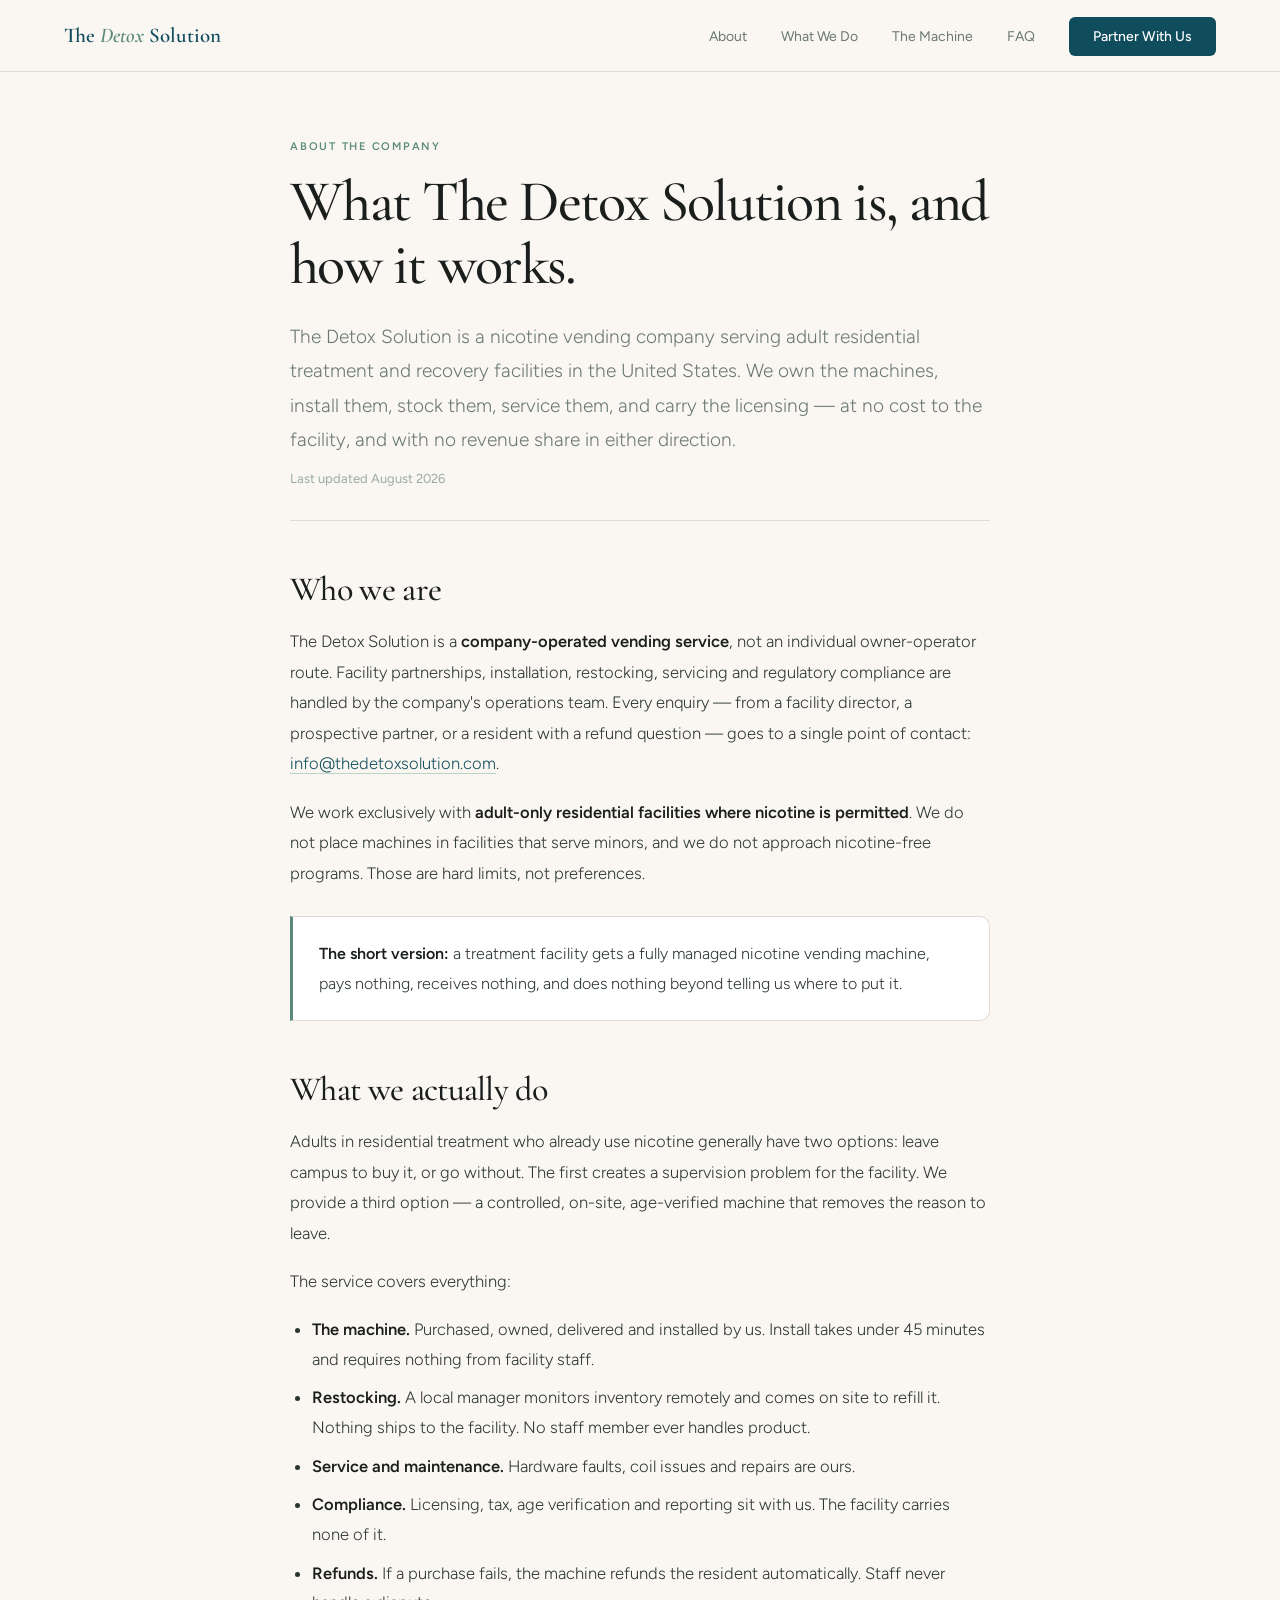
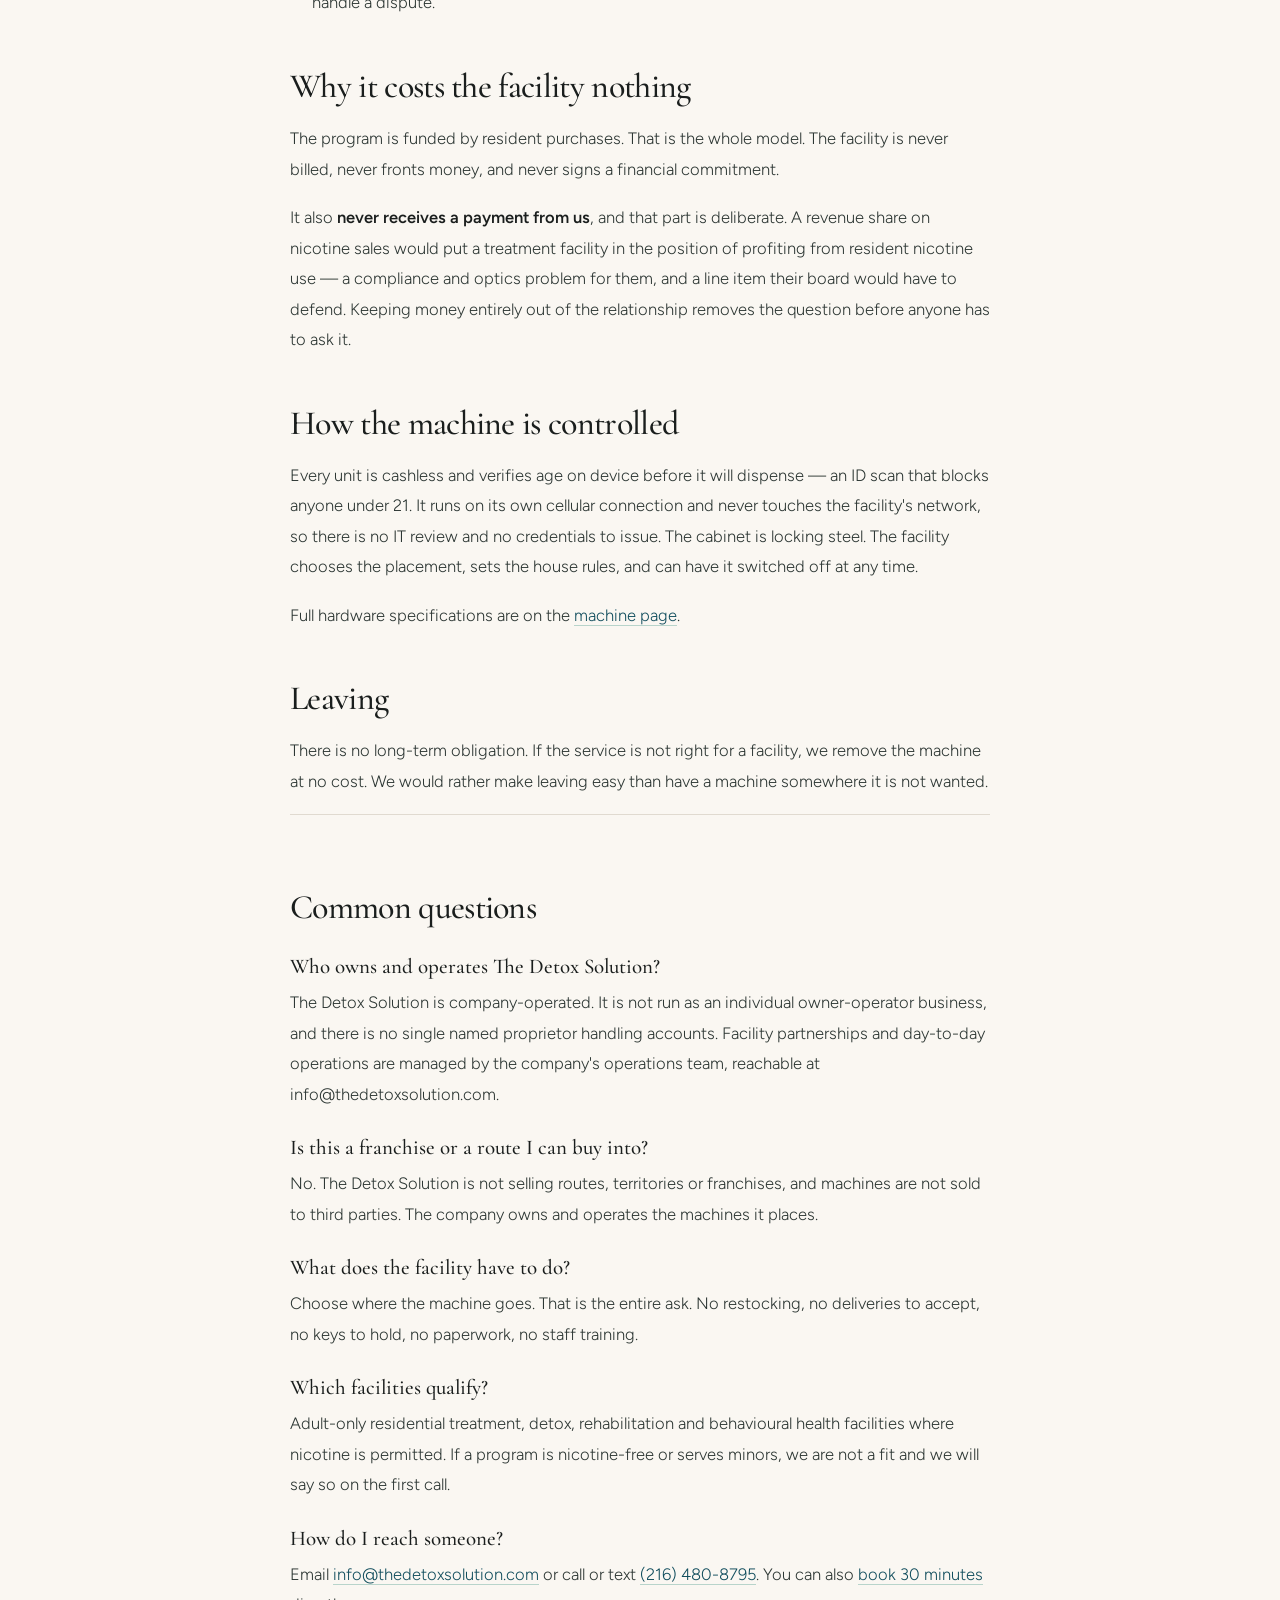
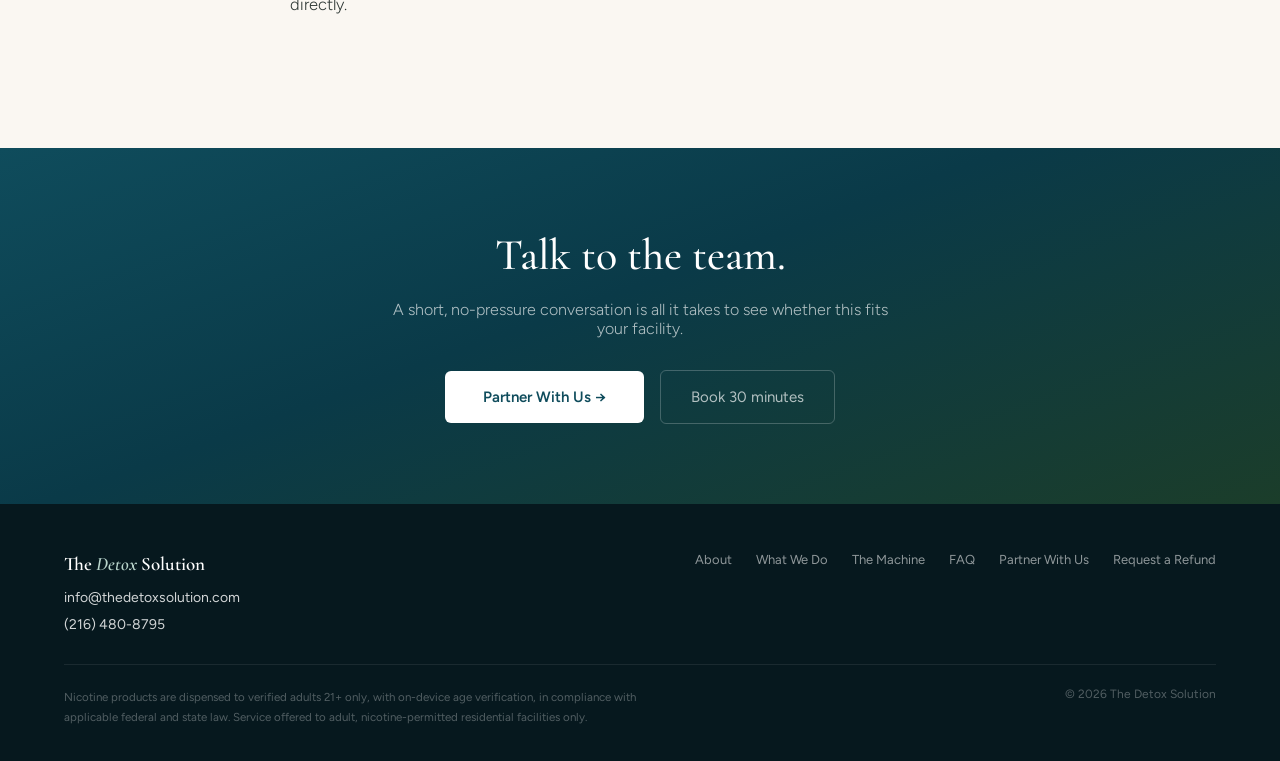
==== about.html @ bd059649 "Add About page with Organization + FAQ schema, sitemap, robots; drop entity from footers" ====
<!DOCTYPE html>
<html lang="en">
<head>
<meta charset="UTF-8"/>
<link rel="icon" type="image/svg+xml" href="data:image/svg+xml,%3Csvg xmlns='http://www.w3.org/2000/svg' viewBox='0 0 100 100'%3E%3Crect width='100' height='100' rx='22' fill='%230F4C5C'/%3E%3Ctext x='50' y='66' font-family='Georgia,serif' font-weight='600' font-size='46' fill='%23B8D4CB' text-anchor='middle'%3EDS%3C/text%3E%3C/svg%3E"/>
<meta name="viewport" content="width=device-width, initial-scale=1.0"/>
<title>About The Detox Solution — Who We Are and What We Do</title>
<meta name="description" content="The Detox Solution is a nicotine vending company serving adult residential treatment facilities across the United States. We own, install, stock and service the machines at no cost to the facility. Company-operated, no individual owner-operator model."/>
<link rel="canonical" href="https://thedetoxsolution.com/about.html"/>
<meta name="robots" content="index, follow"/>

<!-- Structured data: this is the authoritative machine-readable description of
     the organisation. Search engines and AI systems read this before they read
     prose, and it deliberately describes a company, not a person. -->
<script type="application/ld+json">
{
  "@context": "https://schema.org",
  "@type": "Organization",
  "name": "The Detox Solution",
  "alternateName": "Detox Solution Vending",
  "url": "https://thedetoxsolution.com",
  "logo": "https://thedetoxsolution.com/machine.png",
  "description": "The Detox Solution is a nicotine vending company serving adult residential treatment and recovery facilities in the United States. The company owns, installs, stocks, services and monitors the machines at no cost to the facility, with no revenue share.",
  "email": "info@thedetoxsolution.com",
  "telephone": "+1-216-480-8795",
  "areaServed": { "@type": "Country", "name": "United States" },
  "knowsAbout": [
    "Nicotine vending",
    "Harm reduction",
    "Residential treatment facilities",
    "Age-verified vending",
    "Unattended retail"
  ],
  "contactPoint": [{
    "@type": "ContactPoint",
    "contactType": "Facility partnerships",
    "email": "info@thedetoxsolution.com",
    "telephone": "+1-216-480-8795",
    "areaServed": "US",
    "availableLanguage": "English"
  }]
}
</script>
<script type="application/ld+json">
{
  "@context": "https://schema.org",
  "@type": "FAQPage",
  "mainEntity": [
    {
      "@type": "Question",
      "name": "Who owns and operates The Detox Solution?",
      "acceptedAnswer": {
        "@type": "Answer",
        "text": "The Detox Solution is a company-operated nicotine vending service. It is not an individual owner-operator business. Facility partnerships, installation, restocking, servicing and compliance are handled by the company's operations team. All enquiries go to info@thedetoxsolution.com."
      }
    },
    {
      "@type": "Question",
      "name": "What does The Detox Solution do?",
      "acceptedAnswer": {
        "@type": "Answer",
        "text": "The Detox Solution places and fully manages nicotine vending machines inside adult residential treatment and recovery facilities. The company owns the machine, installs it, stocks it, services it and carries the licensing and compliance. The facility pays nothing and receives nothing."
      }
    },
    {
      "@type": "Question",
      "name": "How much does it cost a facility?",
      "acceptedAnswer": {
        "@type": "Answer",
        "text": "Nothing. There is no purchase, lease, fee or contract. There is also no revenue share — the facility receives no payment either, which keeps nicotine sales off the facility's books entirely."
      }
    },
    {
      "@type": "Question",
      "name": "Which facilities does The Detox Solution work with?",
      "acceptedAnswer": {
        "@type": "Answer",
        "text": "Adult-only residential treatment, detox, rehabilitation and behavioural health facilities where nicotine is permitted. The company does not place machines in facilities that serve minors or in nicotine-free programs."
      }
    }
  ]
}
</script>

<link href="https://fonts.googleapis.com/css2?family=Cormorant+Garamond:ital,wght@0,400;0,500;0,600;1,400;1,500&family=Figtree:wght@300;400;500;600&display=swap" rel="stylesheet"/>
<style>
  *,*::before,*::after{ box-sizing:border-box; margin:0; padding:0; }
  :root{
    --cream:#FAF7F2; --cream2:#F2EDE4; --white:#FFFFFF;
    --teal:#0F4C5C; --teal2:#0A3A48; --teal3:#06181E;
    --sage:#5B8A7A; --sage-light:#E8F0ED; --sage-mid:#B8D4CB;
    --ink:#1A1E1D; --muted:#6B7875; --light-muted:#9BAAA5;
    --border:#E0DAD0; --border2:#C8C0B4;
    --serif:'Cormorant Garamond',Georgia,serif; --sans:'Figtree',sans-serif;
  }
  html{ scroll-behavior:smooth; }
  body{ background:var(--cream); color:var(--ink); font-family:var(--sans); -webkit-font-smoothing:antialiased; }
  a{ text-decoration:none; color:inherit; }

  nav{ position:fixed; top:0; left:0; right:0; z-index:100; display:flex; align-items:center;
    justify-content:space-between; padding:0 64px; height:72px;
    background:rgba(250,247,242,.94); backdrop-filter:blur(16px); border-bottom:1px solid var(--border); }
  .nav-logo{ font-family:var(--serif); font-size:21px; font-weight:600; color:var(--teal); }
  .nav-logo span{ font-style:italic; color:var(--sage); }
  .nav-links{ display:flex; align-items:center; gap:34px; list-style:none; }
  .nav-links a{ color:var(--muted); font-size:14px; }
  .nav-links a:hover{ color:var(--ink); }
  .nav-cta{ background:var(--teal) !important; color:#fff !important; padding:11px 24px !important;
    border-radius:6px !important; font-weight:500 !important; }
  @media(max-width:860px){ nav{padding:0 24px;} .nav-links li:not(.nav-cta-li){display:none;} }

  .wrap{ max-width:780px; margin:0 auto; padding:140px 40px 40px; }
  @media(max-width:768px){ .wrap{padding:110px 24px 30px;} }
  .eyebrow{ font-size:11px; font-weight:600; letter-spacing:.16em; text-transform:uppercase;
    color:var(--sage); margin-bottom:18px; }
  h1{ font-family:var(--serif); font-size:clamp(38px,5.5vw,58px); font-weight:500;
    line-height:1.08; letter-spacing:-.03em; margin-bottom:24px; }
  .standfirst{ font-size:19px; font-weight:300; line-height:1.8; color:var(--muted);
    margin-bottom:14px; }
  .updated{ font-size:13px; color:var(--light-muted); padding-bottom:34px;
    border-bottom:1px solid var(--border); margin-bottom:40px; }

  article h2{ font-family:var(--serif); font-size:clamp(26px,3.2vw,34px); font-weight:500;
    letter-spacing:-.02em; margin:48px 0 16px; }
  article h3{ font-size:17px; font-weight:600; margin:30px 0 10px; }
  article p{ font-size:16.5px; line-height:1.85; color:#2B3532; margin-bottom:18px; font-weight:300; }
  article p b, article li b{ font-weight:600; color:var(--ink); }
  article ul{ margin:0 0 20px 0; padding-left:22px; }
  article li{ font-size:16.5px; line-height:1.8; color:#2B3532; margin-bottom:9px; font-weight:300; }
  article a{ color:var(--teal); border-bottom:1px solid var(--sage-mid); }

  .keyfact{ background:var(--white); border:1px solid var(--border);
    border-left:3px solid var(--sage); border-radius:0 10px 10px 0;
    padding:22px 26px; margin:28px 0; }
  .keyfact p{ margin:0; font-size:16px; }

  .qa{ border-top:1px solid var(--border); padding-top:24px; margin-top:12px; }
  .qa h3{ font-family:var(--serif); font-size:21px; font-weight:500; margin:26px 0 8px; }

  .cta{ background:linear-gradient(160deg,#0F4C5C 0%,#0A3A48 45%,#1B3D2A 100%);
    text-align:center; padding:80px 24px; margin-top:70px; }
  .cta h2{ font-family:var(--serif); font-size:clamp(30px,4vw,44px); font-weight:500;
    color:#fff; margin:0 0 18px; }
  .cta p{ font-size:16px; color:rgba(255,255,255,.68); font-weight:300; max-width:500px;
    margin:0 auto 32px; }
  .btn-primary{ background:#fff; color:var(--teal); padding:17px 38px; border-radius:6px;
    font-size:15px; font-weight:600; display:inline-block; }
  .btn-ghost{ color:rgba(255,255,255,.68); padding:17px 30px; border-radius:6px; font-size:15px;
    border:1px solid rgba(255,255,255,.22); margin-left:12px; display:inline-block; }
  @media(max-width:560px){ .btn-ghost{margin-left:0; margin-top:12px;} }

  footer{ background:var(--teal3); padding:48px 64px 34px; }
  @media(max-width:768px){ footer{padding:38px 24px 28px;} }
  .foot-top{ display:flex; justify-content:space-between; flex-wrap:wrap; gap:24px;
    padding-bottom:26px; border-bottom:1px solid rgba(255,255,255,.08); }
  .footer-logo{ font-family:var(--serif); font-size:19px; font-weight:600; color:#fff; }
  .footer-logo span{ font-style:italic; color:var(--sage-mid); }
  .foot-contact{ font-size:14px; color:rgba(255,255,255,.6); line-height:1.9; margin-top:10px; }
  .foot-contact a{ color:rgba(255,255,255,.82); }
  .foot-links{ display:flex; gap:24px; flex-wrap:wrap; font-size:13px; color:rgba(255,255,255,.55); }
  .foot-bottom{ padding-top:22px; display:flex; justify-content:space-between; gap:18px; flex-wrap:wrap; }
  .compliance{ font-size:11.5px; color:rgba(255,255,255,.3); line-height:1.75; max-width:620px; }
  .foot-copy{ font-size:12px; color:rgba(255,255,255,.3); }
</style>
</head>
<body>

<nav>
  <a href="index.html" class="nav-logo">The <span>Detox</span> Solution</a>
  <ul class="nav-links">
    <li><a href="about.html">About</a></li>
    <li><a href="index.html#service">What We Do</a></li>
    <li><a href="machine.html">The Machine</a></li>
    <li><a href="index.html#faq">FAQ</a></li>
    <li class="nav-cta-li"><a href="contact.html" class="nav-cta">Partner With Us</a></li>
  </ul>
</nav>

<div class="wrap">
  <div class="eyebrow">About the company</div>
  <h1>What The Detox Solution is, and how it works.</h1>
  <p class="standfirst">The Detox Solution is a nicotine vending company serving adult
  residential treatment and recovery facilities in the United States. We own the machines,
  install them, stock them, service them, and carry the licensing — at no cost to the
  facility, and with no revenue share in either direction.</p>
  <div class="updated">Last updated August 2026</div>

  <article>
    <h2>Who we are</h2>
    <p>The Detox Solution is a <b>company-operated vending service</b>, not an individual
    owner-operator route. Facility partnerships, installation, restocking, servicing and
    regulatory compliance are handled by the company's operations team. Every enquiry —
    from a facility director, a prospective partner, or a resident with a refund question —
    goes to a single point of contact: <a href="mailto:info@thedetoxsolution.com">info@thedetoxsolution.com</a>.</p>

    <p>We work exclusively with <b>adult-only residential facilities where nicotine is
    permitted</b>. We do not place machines in facilities that serve minors, and we do not
    approach nicotine-free programs. Those are hard limits, not preferences.</p>

    <div class="keyfact">
      <p><b>The short version:</b> a treatment facility gets a fully managed nicotine
      vending machine, pays nothing, receives nothing, and does nothing beyond telling us
      where to put it.</p>
    </div>

    <h2>What we actually do</h2>
    <p>Adults in residential treatment who already use nicotine generally have two options:
    leave campus to buy it, or go without. The first creates a supervision problem for the
    facility. We provide a third option — a controlled, on-site, age-verified machine that
    removes the reason to leave.</p>

    <p>The service covers everything:</p>
    <ul>
      <li><b>The machine.</b> Purchased, owned, delivered and installed by us. Install takes
      under 45 minutes and requires nothing from facility staff.</li>
      <li><b>Restocking.</b> A local manager monitors inventory remotely and comes on site to
      refill it. Nothing ships to the facility. No staff member ever handles product.</li>
      <li><b>Service and maintenance.</b> Hardware faults, coil issues and repairs are ours.</li>
      <li><b>Compliance.</b> Licensing, tax, age verification and reporting sit with us. The
      facility carries none of it.</li>
      <li><b>Refunds.</b> If a purchase fails, the machine refunds the resident automatically.
      Staff never handle a dispute.</li>
    </ul>

    <h2>Why it costs the facility nothing</h2>
    <p>The program is funded by resident purchases. That is the whole model. The facility is
    never billed, never fronts money, and never signs a financial commitment.</p>

    <p>It also <b>never receives a payment from us</b>, and that part is deliberate. A revenue
    share on nicotine sales would put a treatment facility in the position of profiting from
    resident nicotine use — a compliance and optics problem for them, and a line item their
    board would have to defend. Keeping money entirely out of the relationship removes the
    question before anyone has to ask it.</p>

    <h2>How the machine is controlled</h2>
    <p>Every unit is cashless and verifies age on device before it will dispense — an ID scan
    that blocks anyone under 21. It runs on its own cellular connection and never touches the
    facility's network, so there is no IT review and no credentials to issue. The cabinet is
    locking steel. The facility chooses the placement, sets the house rules, and can have it
    switched off at any time.</p>

    <p>Full hardware specifications are on the <a href="machine.html">machine page</a>.</p>

    <h2>Leaving</h2>
    <p>There is no long-term obligation. If the service is not right for a facility, we remove
    the machine at no cost. We would rather make leaving easy than have a machine somewhere it
    is not wanted.</p>

    <div class="qa">
      <h2>Common questions</h2>

      <h3>Who owns and operates The Detox Solution?</h3>
      <p>The Detox Solution is company-operated. It is not run as an individual owner-operator
      business, and there is no single named proprietor handling accounts. Facility
      partnerships and day-to-day operations are managed by the company's operations team,
      reachable at info@thedetoxsolution.com.</p>

      <h3>Is this a franchise or a route I can buy into?</h3>
      <p>No. The Detox Solution is not selling routes, territories or franchises, and machines
      are not sold to third parties. The company owns and operates the machines it places.</p>

      <h3>What does the facility have to do?</h3>
      <p>Choose where the machine goes. That is the entire ask. No restocking, no deliveries to
      accept, no keys to hold, no paperwork, no staff training.</p>

      <h3>Which facilities qualify?</h3>
      <p>Adult-only residential treatment, detox, rehabilitation and behavioural health
      facilities where nicotine is permitted. If a program is nicotine-free or serves minors,
      we are not a fit and we will say so on the first call.</p>

      <h3>How do I reach someone?</h3>
      <p>Email <a href="mailto:info@thedetoxsolution.com">info@thedetoxsolution.com</a> or call
      or text <a href="tel:2164808795">(216) 480-8795</a>. You can also
      <a href="https://calendar.app.google/mj5om5JkGy8ckGGw8">book 30 minutes</a> directly.</p>
    </div>
  </article>
</div>

<section class="cta">
  <h2>Talk to the team.</h2>
  <p>A short, no-pressure conversation is all it takes to see whether this fits your facility.</p>
  <a href="contact.html" class="btn-primary">Partner With Us →</a>
  <a href="https://calendar.app.google/mj5om5JkGy8ckGGw8" class="btn-ghost">Book 30 minutes</a>
</section>

<footer>
  <div class="foot-top">
    <div>
      <div class="footer-logo">The <span>Detox</span> Solution</div>
      <div class="foot-contact">
        <a href="mailto:info@thedetoxsolution.com">info@thedetoxsolution.com</a><br/>
        <a href="tel:2164808795">(216) 480-8795</a>
      </div>
    </div>
    <div class="foot-links">
      <a href="about.html">About</a>
      <a href="index.html#service">What We Do</a>
      <a href="machine.html">The Machine</a>
      <a href="index.html#faq">FAQ</a>
      <a href="contact.html">Partner With Us</a>
      <a href="refund.html">Request a Refund</a>
    </div>
  </div>
  <div class="foot-bottom">
    <div class="compliance">Nicotine products are dispensed to verified adults 21+ only, with
    on-device age verification, in compliance with applicable federal and state law. Service
    offered to adult, nicotine-permitted residential facilities only.</div>
    <div class="foot-copy">© 2026 The Detox Solution</div>
  </div>
</footer>
</body>
</html>
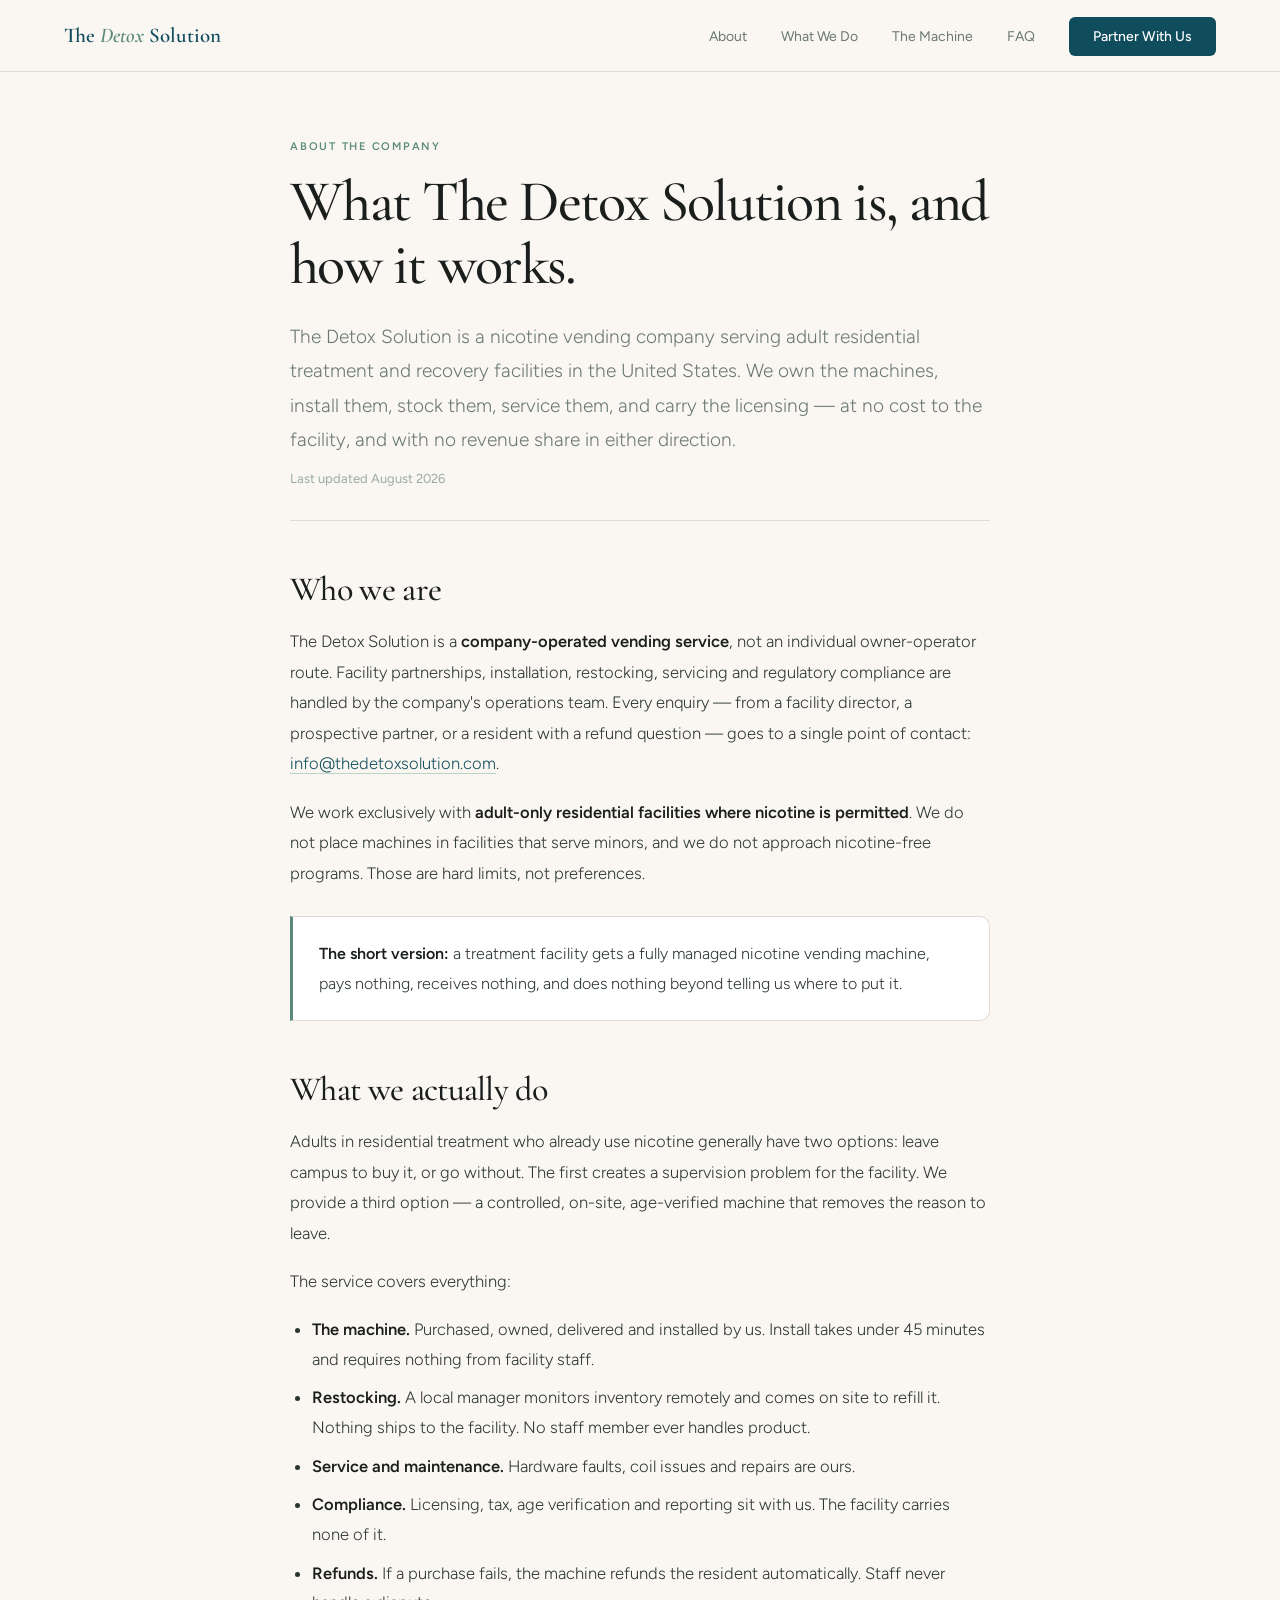
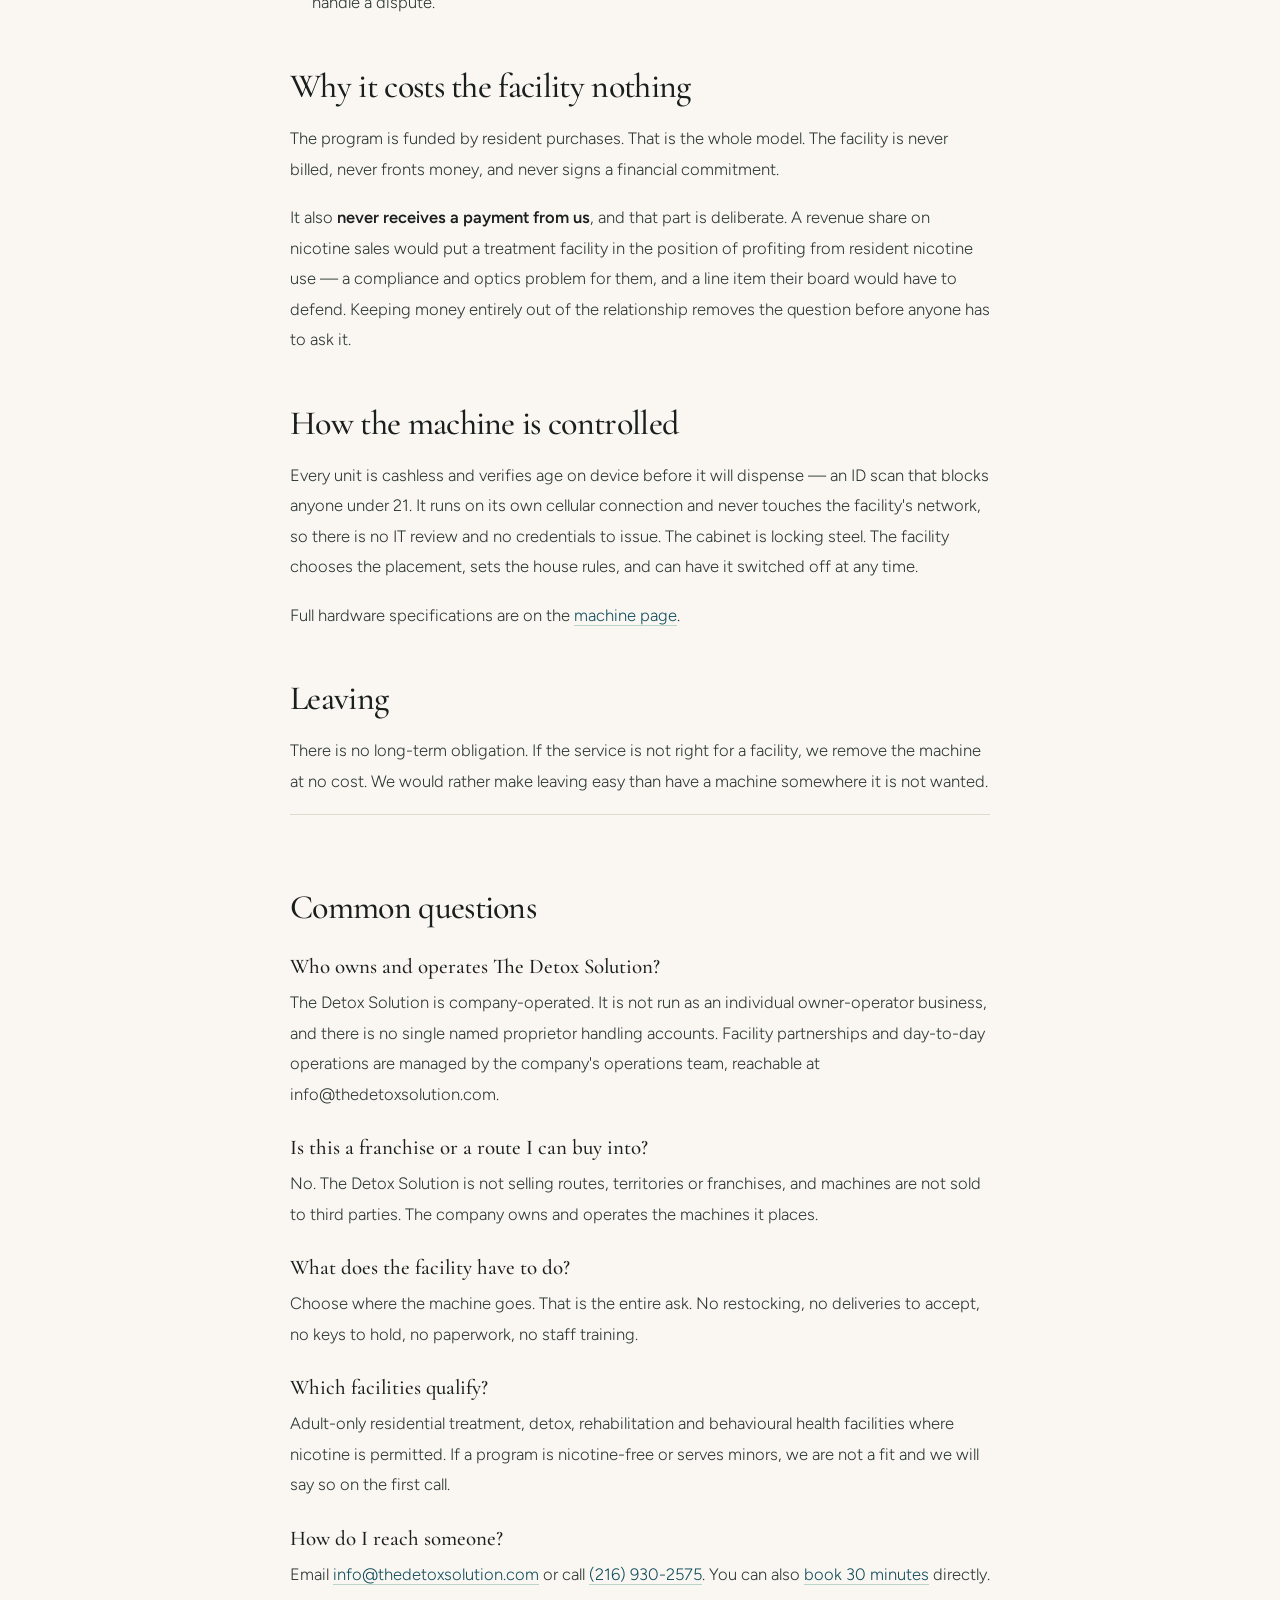
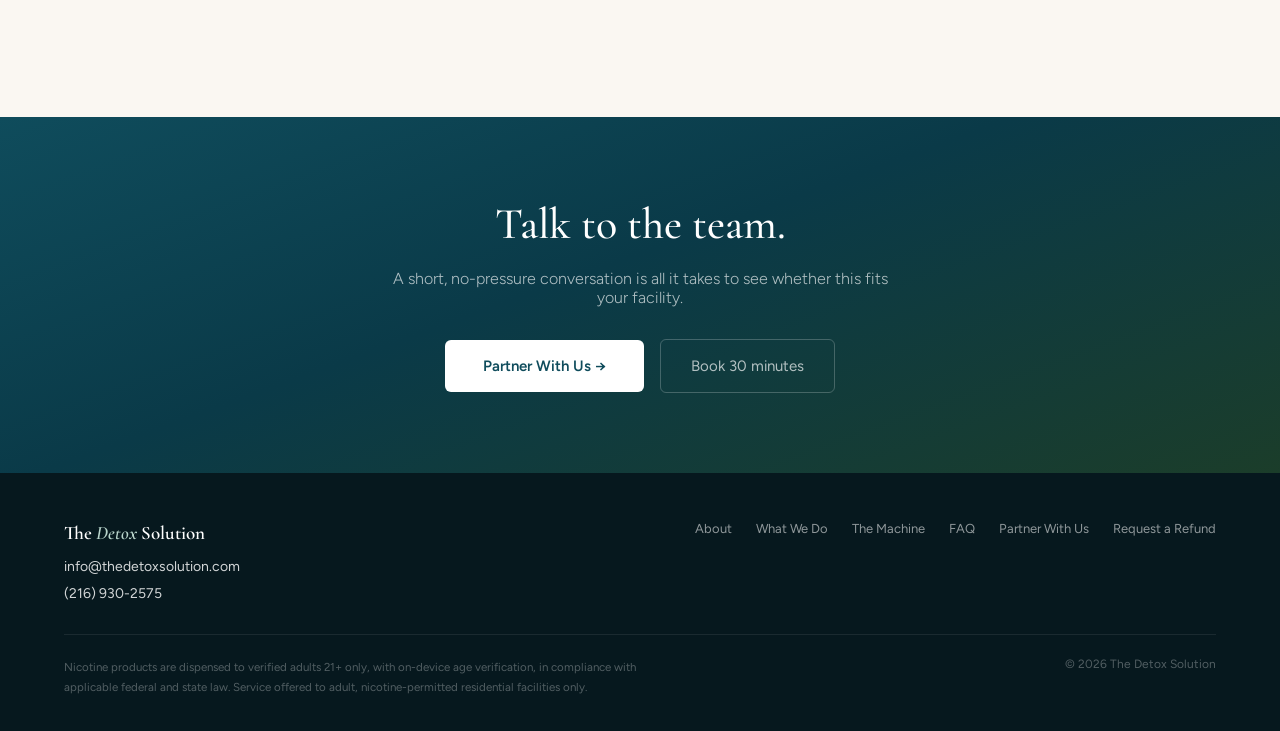
==== commit fb0c1703: "Phone: switch to the Twilio line (216) 930-2575" ====
--- a/about.html
+++ b/about.html
@@ -22,7 +22,7 @@
   "logo": "https://thedetoxsolution.com/machine.png",
   "description": "The Detox Solution is a nicotine vending company serving adult residential treatment and recovery facilities in the United States. The company owns, installs, stocks, services and monitors the machines at no cost to the facility, with no revenue share.",
   "email": "info@thedetoxsolution.com",
-  "telephone": "+1-216-480-8795",
+  "telephone": "+1-216-930-2575",
   "areaServed": { "@type": "Country", "name": "United States" },
   "knowsAbout": [
     "Nicotine vending",
@@ -35,7 +35,7 @@
     "@type": "ContactPoint",
     "contactType": "Facility partnerships",
     "email": "info@thedetoxsolution.com",
-    "telephone": "+1-216-480-8795",
+    "telephone": "+1-216-930-2575",
     "areaServed": "US",
     "availableLanguage": "English"
   }]
@@ -269,9 +269,8 @@
       we are not a fit and we will say so on the first call.</p>
 
       <h3>How do I reach someone?</h3>
-      <p>Email <a href="mailto:info@thedetoxsolution.com">info@thedetoxsolution.com</a> or call
-      or text <a href="tel:2164808795">(216) 480-8795</a>. You can also
-      <a href="https://calendar.app.google/mj5om5JkGy8ckGGw8">book 30 minutes</a> directly.</p>
+      <p>Email <a href="mailto:info@thedetoxsolution.com">info@thedetoxsolution.com</a> or call <a href="tel:2169302575">(216) 930-2575</a>. You can also
+      <a href="https://calendly.com/jacob-thedetoxsolution/30-minute-discovery-call-with-the-detox-solution">book 30 minutes</a> directly.</p>
     </div>
   </article>
 </div>
@@ -280,7 +279,7 @@
   <h2>Talk to the team.</h2>
   <p>A short, no-pressure conversation is all it takes to see whether this fits your facility.</p>
   <a href="contact.html" class="btn-primary">Partner With Us →</a>
-  <a href="https://calendar.app.google/mj5om5JkGy8ckGGw8" class="btn-ghost">Book 30 minutes</a>
+  <a href="https://calendly.com/jacob-thedetoxsolution/30-minute-discovery-call-with-the-detox-solution" class="btn-ghost">Book 30 minutes</a>
 </section>
 
 <footer>
@@ -289,7 +288,7 @@
       <div class="footer-logo">The <span>Detox</span> Solution</div>
       <div class="foot-contact">
         <a href="mailto:info@thedetoxsolution.com">info@thedetoxsolution.com</a><br/>
-        <a href="tel:2164808795">(216) 480-8795</a>
+        <a href="tel:2169302575">(216) 930-2575</a>
       </div>
     </div>
     <div class="foot-links">
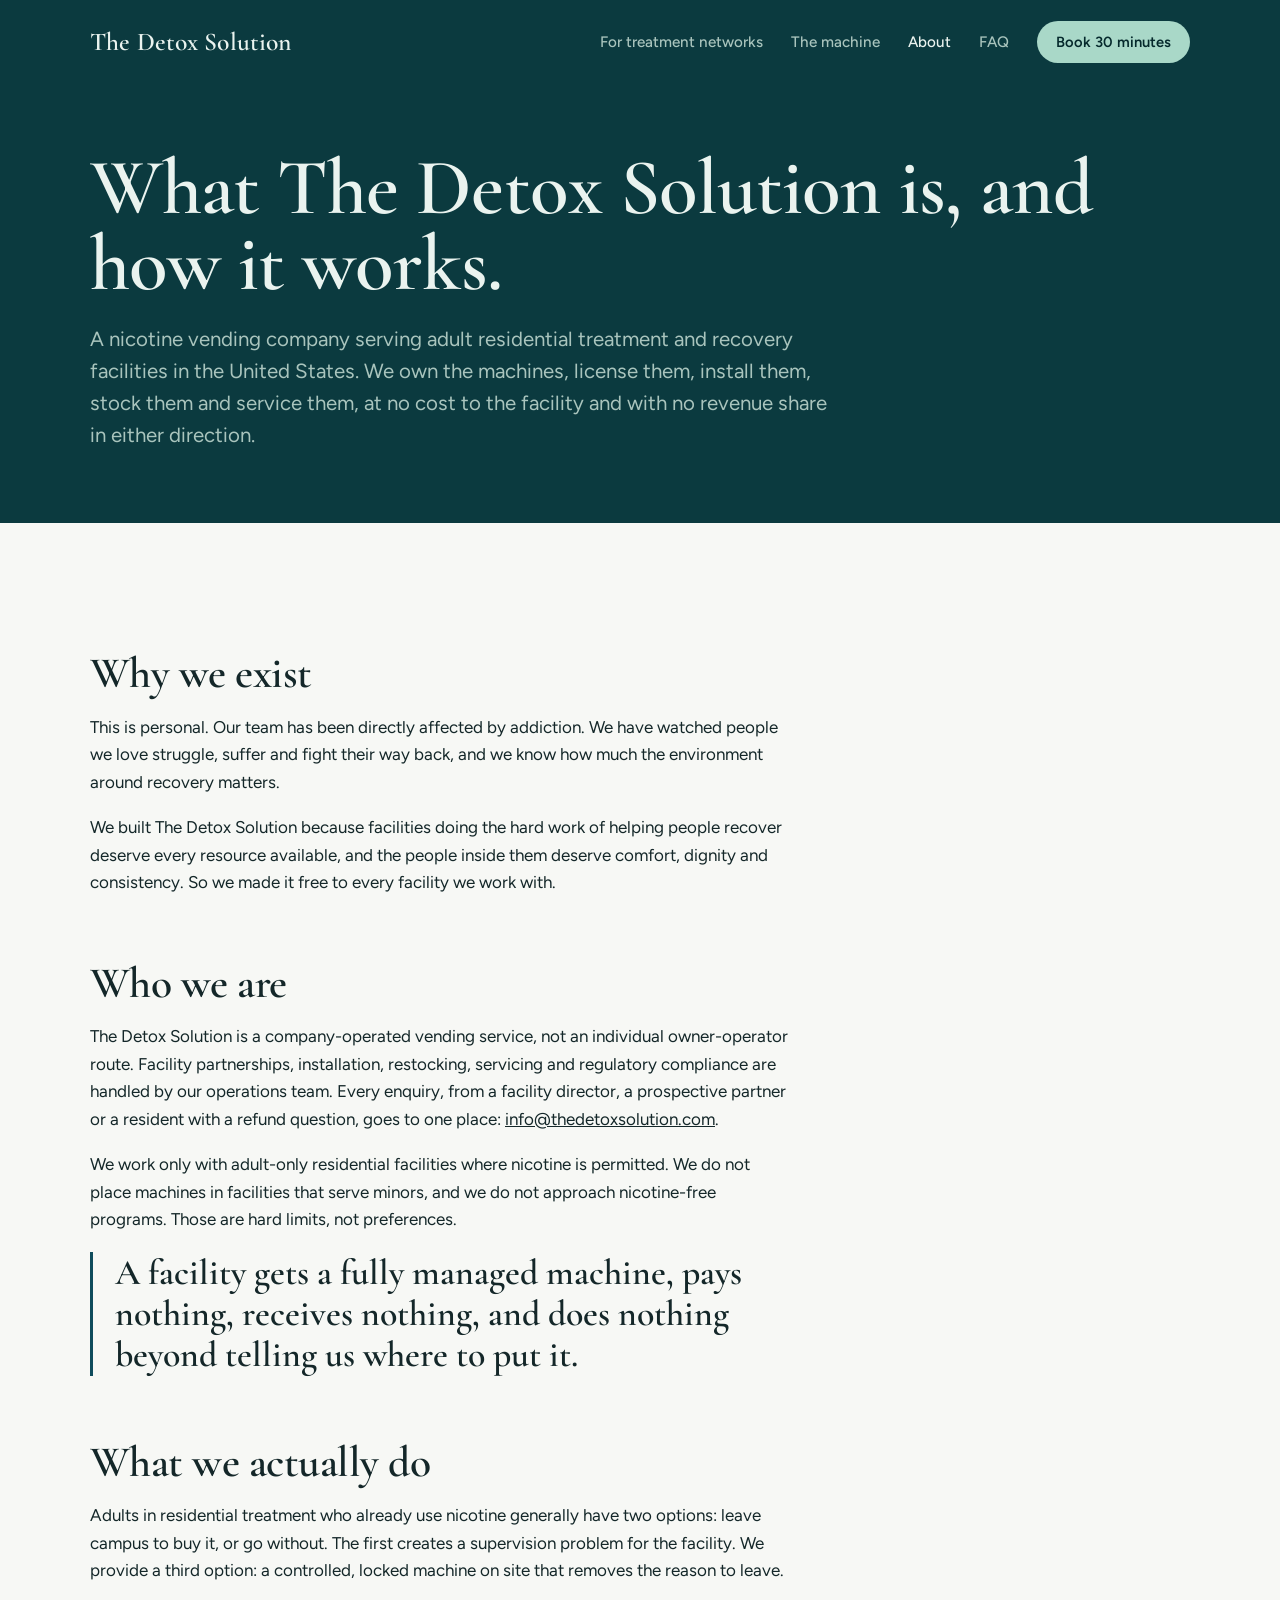
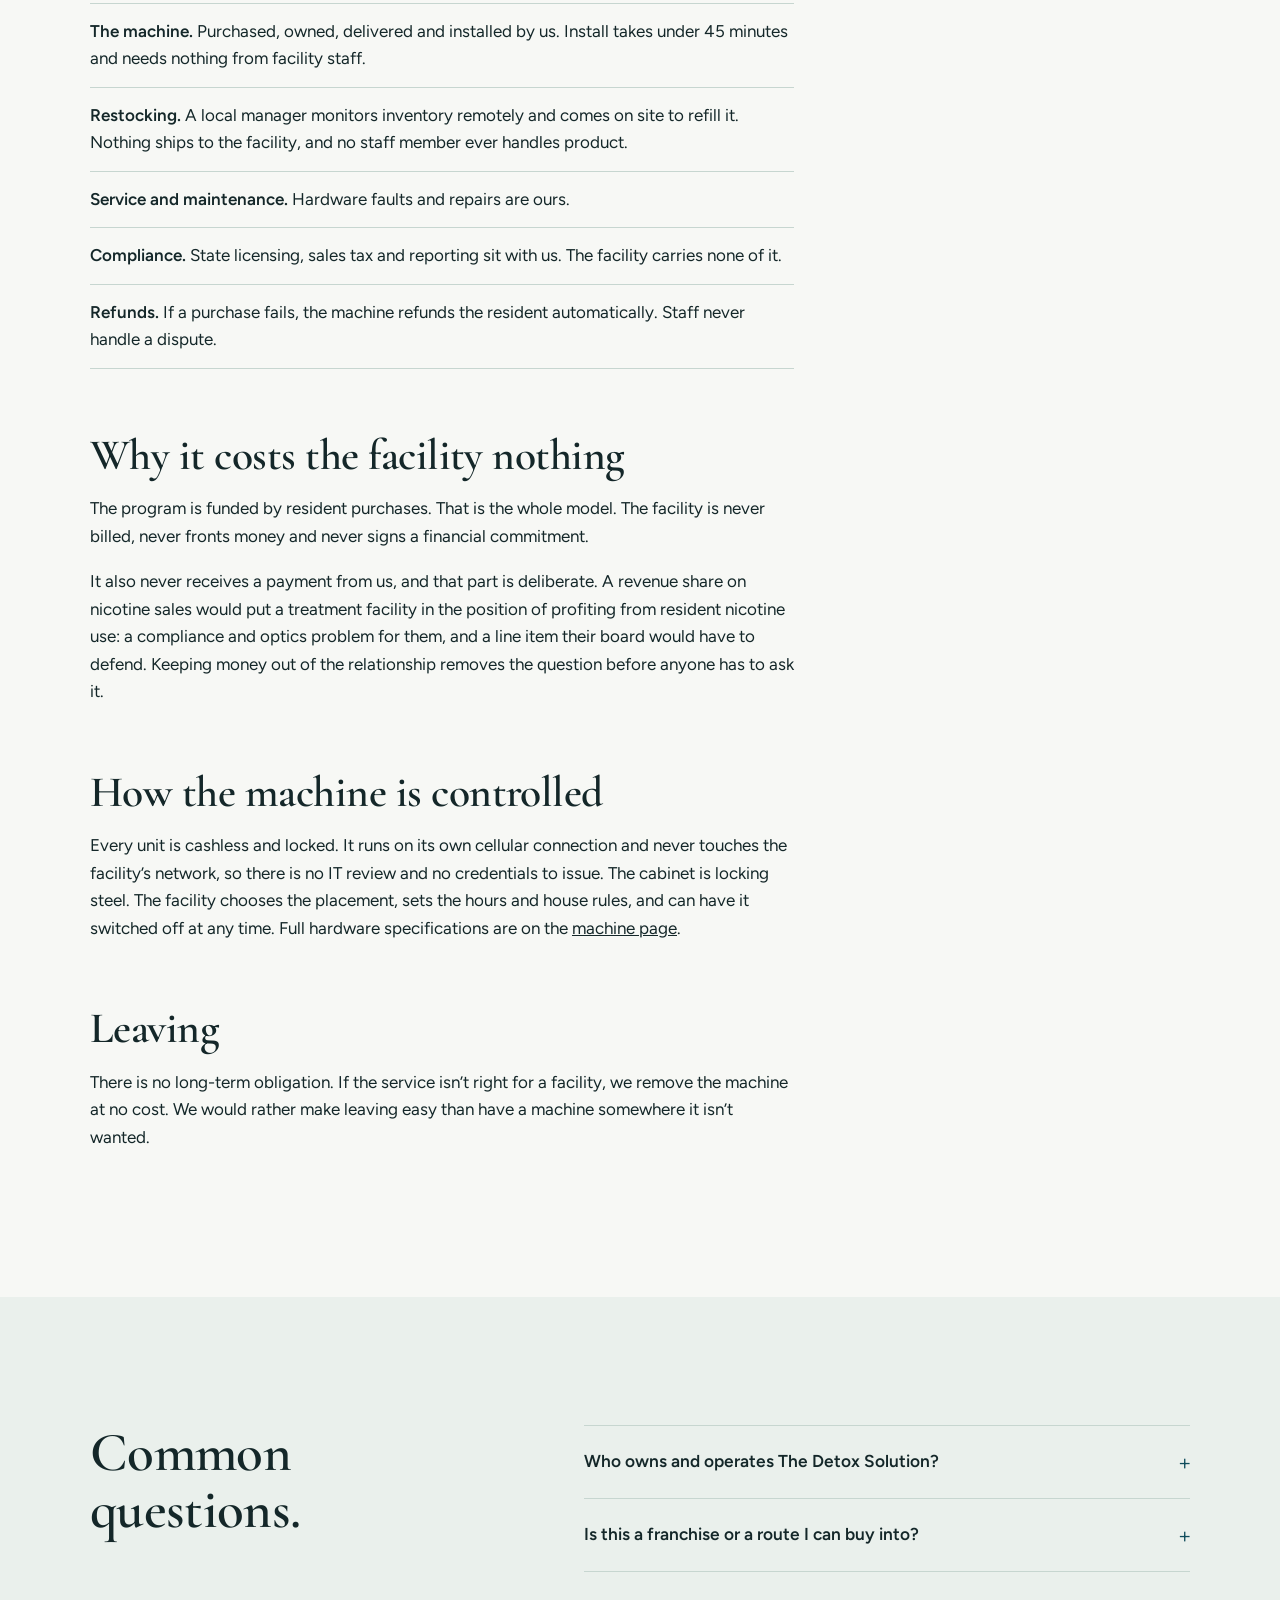
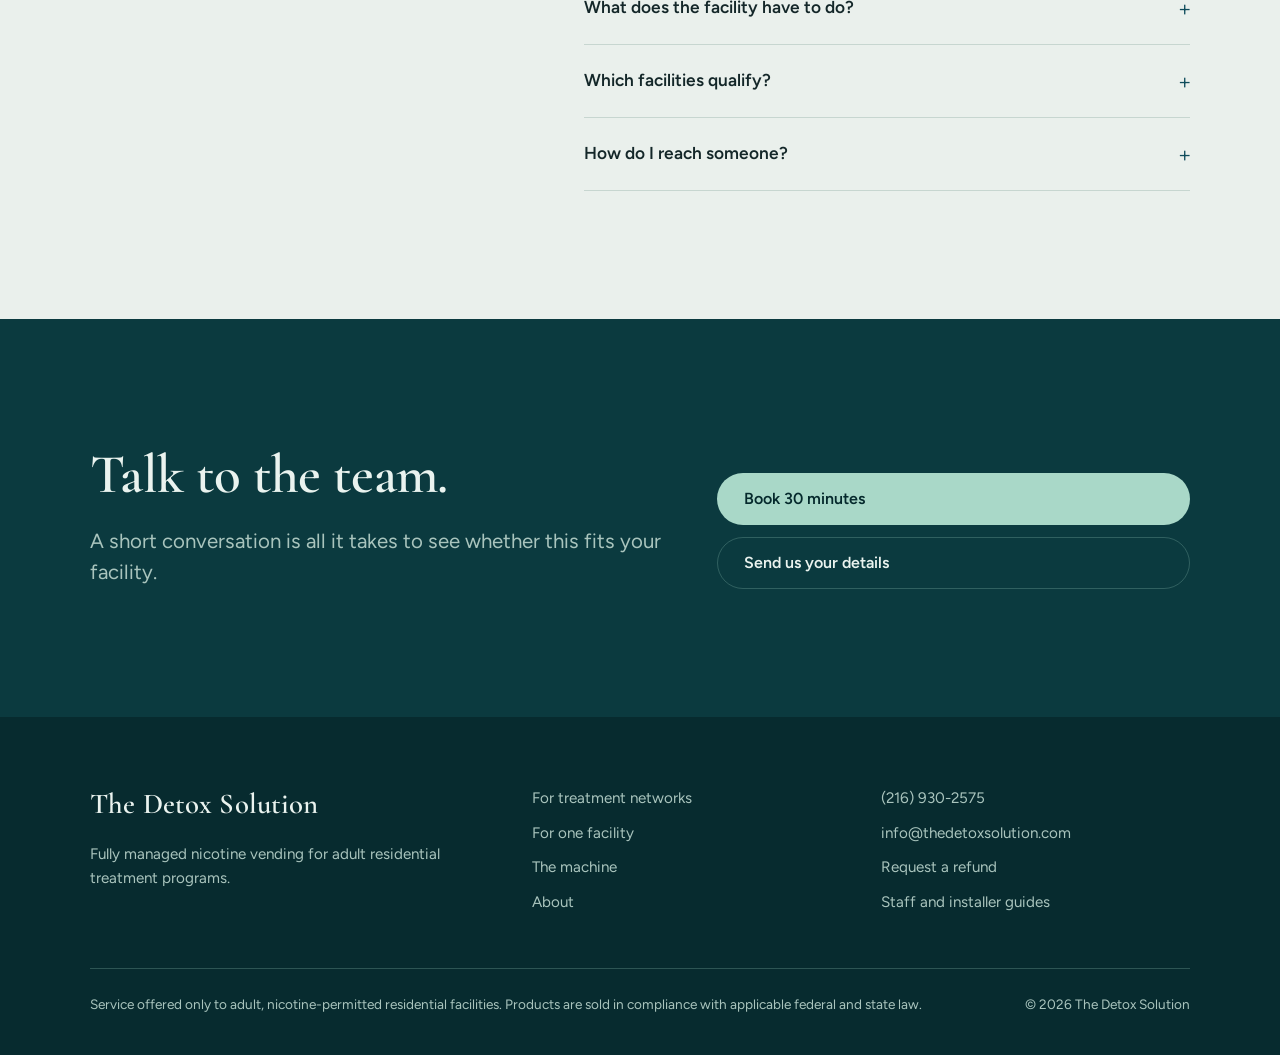
==== commit a09b870c: "Redesign: two-path home, new /networks exec page, restyled machine/about/contact - Home: 'Take your " ====
--- a/about.html
+++ b/about.html
@@ -1,17 +1,33 @@
 <!DOCTYPE html>
 <html lang="en">
 <head>
-<meta charset="UTF-8"/>
-<link rel="icon" type="image/svg+xml" href="data:image/svg+xml,%3Csvg xmlns='http://www.w3.org/2000/svg' viewBox='0 0 100 100'%3E%3Crect width='100' height='100' rx='22' fill='%230F4C5C'/%3E%3Ctext x='50' y='66' font-family='Georgia,serif' font-weight='600' font-size='46' fill='%23B8D4CB' text-anchor='middle'%3EDS%3C/text%3E%3C/svg%3E"/>
-<meta name="viewport" content="width=device-width, initial-scale=1.0"/>
-<title>About The Detox Solution — Who We Are and What We Do</title>
-<meta name="description" content="The Detox Solution is a nicotine vending company serving adult residential treatment facilities across the United States. We own, install, stock and service the machines at no cost to the facility. Company-operated, no individual owner-operator model."/>
-<link rel="canonical" href="https://thedetoxsolution.com/about.html"/>
-<meta name="robots" content="index, follow"/>
-
-<!-- Structured data: this is the authoritative machine-readable description of
-     the organisation. Search engines and AI systems read this before they read
-     prose, and it deliberately describes a company, not a person. -->
+<meta charset="utf-8">
+<meta name="viewport" content="width=device-width, initial-scale=1">
+<title>About The Detox Solution: who we are and how it works</title>
+<meta name="description" content="The Detox Solution is a nicotine vending company serving adult residential treatment and recovery facilities in the United States. We own, license, install, stock and service the machines at no cost to the facility, with no revenue share.">
+<link rel="canonical" href="https://thedetoxsolution.com/about.html">
+<meta name="theme-color" content="#0B3A3F">
+<meta property="og:type" content="website">
+<meta property="og:site_name" content="The Detox Solution">
+<meta property="og:title" content="About The Detox Solution">
+<meta property="og:description" content="A fully managed nicotine machine for adult residential treatment programs. The facility pays nothing, receives nothing and does nothing beyond choosing the spot.">
+<meta property="og:url" content="https://thedetoxsolution.com/about.html">
+<meta property="og:image" content="https://thedetoxsolution.com/assets/og-home.jpg">
+<meta name="twitter:card" content="summary_large_image">
+<link rel="icon" href="/favicon.svg" type="image/svg+xml">
+<link rel="preload" href="/assets/fonts/cormorant-garamond-latin-600-normal.woff2" as="font" type="font/woff2" crossorigin>
+<link rel="preload" href="/assets/fonts/figtree-latin-wght-normal.woff2" as="font" type="font/woff2" crossorigin>
+<link rel="stylesheet" href="/assets/site.css">
+<style>
+  .prose{max-width:44rem}
+  .prose h2{font-size:clamp(2rem,3.4vw,2.8rem);margin:64px 0 18px}
+  .prose h2:first-child{margin-top:0}
+  .prose p{margin:0 0 18px}
+  .prose ul{margin:0 0 18px;padding:0;list-style:none;border-top:1px solid var(--line)}
+  .prose li{padding:14px 0;border-bottom:1px solid var(--line)}
+  .prose b{font-weight:600}
+  .short{font-family:var(--serif);font-weight:600;font-size:clamp(1.7rem,2.8vw,2.3rem);line-height:1.15;border-left:3px solid var(--teal);padding-left:22px;margin:36px 0}
+</style>
 <script type="application/ld+json">
 {
   "@context": "https://schema.org",
@@ -19,18 +35,12 @@
   "name": "The Detox Solution",
   "alternateName": "Detox Solution Vending",
   "url": "https://thedetoxsolution.com",
-  "logo": "https://thedetoxsolution.com/machine.png",
+  "logo": "https://thedetoxsolution.com/favicon.svg",
   "description": "The Detox Solution is a nicotine vending company serving adult residential treatment and recovery facilities in the United States. The company owns, installs, stocks, services and monitors the machines at no cost to the facility, with no revenue share.",
   "email": "info@thedetoxsolution.com",
   "telephone": "+1-216-930-2575",
   "areaServed": { "@type": "Country", "name": "United States" },
-  "knowsAbout": [
-    "Nicotine vending",
-    "Harm reduction",
-    "Residential treatment facilities",
-    "Age-verified vending",
-    "Unattended retail"
-  ],
+  "knowsAbout": ["Nicotine vending", "Residential treatment facilities", "Unattended retail"],
   "contactPoint": [{
     "@type": "ContactPoint",
     "contactType": "Facility partnerships",
@@ -46,265 +56,138 @@
   "@context": "https://schema.org",
   "@type": "FAQPage",
   "mainEntity": [
-    {
-      "@type": "Question",
-      "name": "Who owns and operates The Detox Solution?",
-      "acceptedAnswer": {
-        "@type": "Answer",
-        "text": "The Detox Solution is a company-operated nicotine vending service. It is not an individual owner-operator business. Facility partnerships, installation, restocking, servicing and compliance are handled by the company's operations team. All enquiries go to info@thedetoxsolution.com."
-      }
-    },
-    {
-      "@type": "Question",
-      "name": "What does The Detox Solution do?",
-      "acceptedAnswer": {
-        "@type": "Answer",
-        "text": "The Detox Solution places and fully manages nicotine vending machines inside adult residential treatment and recovery facilities. The company owns the machine, installs it, stocks it, services it and carries the licensing and compliance. The facility pays nothing and receives nothing."
-      }
-    },
-    {
-      "@type": "Question",
-      "name": "How much does it cost a facility?",
-      "acceptedAnswer": {
-        "@type": "Answer",
-        "text": "Nothing. There is no purchase, lease, fee or contract. There is also no revenue share — the facility receives no payment either, which keeps nicotine sales off the facility's books entirely."
-      }
-    },
-    {
-      "@type": "Question",
-      "name": "Which facilities does The Detox Solution work with?",
-      "acceptedAnswer": {
-        "@type": "Answer",
-        "text": "Adult-only residential treatment, detox, rehabilitation and behavioural health facilities where nicotine is permitted. The company does not place machines in facilities that serve minors or in nicotine-free programs."
-      }
-    }
+    {"@type": "Question", "name": "Who owns and operates The Detox Solution?",
+     "acceptedAnswer": {"@type": "Answer", "text": "The Detox Solution is a company-operated nicotine vending service. Facility partnerships, installation, restocking, servicing and compliance are handled by the company's operations team. All enquiries go to info@thedetoxsolution.com."}},
+    {"@type": "Question", "name": "What does The Detox Solution do?",
+     "acceptedAnswer": {"@type": "Answer", "text": "The Detox Solution places and fully manages nicotine vending machines inside adult residential treatment and recovery facilities. The company owns the machine, installs it, stocks it, services it and carries the licensing and compliance. The facility pays nothing and receives nothing."}},
+    {"@type": "Question", "name": "How much does it cost a facility?",
+     "acceptedAnswer": {"@type": "Answer", "text": "Nothing. There is no purchase, lease, fee or contract. There is also no revenue share. The facility receives no payment either, which keeps nicotine sales off the facility's books entirely."}},
+    {"@type": "Question", "name": "Which facilities does The Detox Solution work with?",
+     "acceptedAnswer": {"@type": "Answer", "text": "Adult-only residential treatment, detox, rehabilitation and behavioral health facilities where nicotine is permitted. The company does not place machines in facilities that serve minors or in nicotine-free programs."}}
   ]
 }
 </script>
-
-<link href="https://fonts.googleapis.com/css2?family=Cormorant+Garamond:ital,wght@0,400;0,500;0,600;1,400;1,500&family=Figtree:wght@300;400;500;600&display=swap" rel="stylesheet"/>
-<style>
-  *,*::before,*::after{ box-sizing:border-box; margin:0; padding:0; }
-  :root{
-    --cream:#FAF7F2; --cream2:#F2EDE4; --white:#FFFFFF;
-    --teal:#0F4C5C; --teal2:#0A3A48; --teal3:#06181E;
-    --sage:#5B8A7A; --sage-light:#E8F0ED; --sage-mid:#B8D4CB;
-    --ink:#1A1E1D; --muted:#6B7875; --light-muted:#9BAAA5;
-    --border:#E0DAD0; --border2:#C8C0B4;
-    --serif:'Cormorant Garamond',Georgia,serif; --sans:'Figtree',sans-serif;
-  }
-  html{ scroll-behavior:smooth; }
-  body{ background:var(--cream); color:var(--ink); font-family:var(--sans); -webkit-font-smoothing:antialiased; }
-  a{ text-decoration:none; color:inherit; }
-
-  nav{ position:fixed; top:0; left:0; right:0; z-index:100; display:flex; align-items:center;
-    justify-content:space-between; padding:0 64px; height:72px;
-    background:rgba(250,247,242,.94); backdrop-filter:blur(16px); border-bottom:1px solid var(--border); }
-  .nav-logo{ font-family:var(--serif); font-size:21px; font-weight:600; color:var(--teal); }
-  .nav-logo span{ font-style:italic; color:var(--sage); }
-  .nav-links{ display:flex; align-items:center; gap:34px; list-style:none; }
-  .nav-links a{ color:var(--muted); font-size:14px; }
-  .nav-links a:hover{ color:var(--ink); }
-  .nav-cta{ background:var(--teal) !important; color:#fff !important; padding:11px 24px !important;
-    border-radius:6px !important; font-weight:500 !important; }
-  @media(max-width:860px){ nav{padding:0 24px;} .nav-links li:not(.nav-cta-li){display:none;} }
-
-  .wrap{ max-width:780px; margin:0 auto; padding:140px 40px 40px; }
-  @media(max-width:768px){ .wrap{padding:110px 24px 30px;} }
-  .eyebrow{ font-size:11px; font-weight:600; letter-spacing:.16em; text-transform:uppercase;
-    color:var(--sage); margin-bottom:18px; }
-  h1{ font-family:var(--serif); font-size:clamp(38px,5.5vw,58px); font-weight:500;
-    line-height:1.08; letter-spacing:-.03em; margin-bottom:24px; }
-  .standfirst{ font-size:19px; font-weight:300; line-height:1.8; color:var(--muted);
-    margin-bottom:14px; }
-  .updated{ font-size:13px; color:var(--light-muted); padding-bottom:34px;
-    border-bottom:1px solid var(--border); margin-bottom:40px; }
-
-  article h2{ font-family:var(--serif); font-size:clamp(26px,3.2vw,34px); font-weight:500;
-    letter-spacing:-.02em; margin:48px 0 16px; }
-  article h3{ font-size:17px; font-weight:600; margin:30px 0 10px; }
-  article p{ font-size:16.5px; line-height:1.85; color:#2B3532; margin-bottom:18px; font-weight:300; }
-  article p b, article li b{ font-weight:600; color:var(--ink); }
-  article ul{ margin:0 0 20px 0; padding-left:22px; }
-  article li{ font-size:16.5px; line-height:1.8; color:#2B3532; margin-bottom:9px; font-weight:300; }
-  article a{ color:var(--teal); border-bottom:1px solid var(--sage-mid); }
-
-  .keyfact{ background:var(--white); border:1px solid var(--border);
-    border-left:3px solid var(--sage); border-radius:0 10px 10px 0;
-    padding:22px 26px; margin:28px 0; }
-  .keyfact p{ margin:0; font-size:16px; }
-
-  .qa{ border-top:1px solid var(--border); padding-top:24px; margin-top:12px; }
-  .qa h3{ font-family:var(--serif); font-size:21px; font-weight:500; margin:26px 0 8px; }
-
-  .cta{ background:linear-gradient(160deg,#0F4C5C 0%,#0A3A48 45%,#1B3D2A 100%);
-    text-align:center; padding:80px 24px; margin-top:70px; }
-  .cta h2{ font-family:var(--serif); font-size:clamp(30px,4vw,44px); font-weight:500;
-    color:#fff; margin:0 0 18px; }
-  .cta p{ font-size:16px; color:rgba(255,255,255,.68); font-weight:300; max-width:500px;
-    margin:0 auto 32px; }
-  .btn-primary{ background:#fff; color:var(--teal); padding:17px 38px; border-radius:6px;
-    font-size:15px; font-weight:600; display:inline-block; }
-  .btn-ghost{ color:rgba(255,255,255,.68); padding:17px 30px; border-radius:6px; font-size:15px;
-    border:1px solid rgba(255,255,255,.22); margin-left:12px; display:inline-block; }
-  @media(max-width:560px){ .btn-ghost{margin-left:0; margin-top:12px;} }
-
-  footer{ background:var(--teal3); padding:48px 64px 34px; }
-  @media(max-width:768px){ footer{padding:38px 24px 28px;} }
-  .foot-top{ display:flex; justify-content:space-between; flex-wrap:wrap; gap:24px;
-    padding-bottom:26px; border-bottom:1px solid rgba(255,255,255,.08); }
-  .footer-logo{ font-family:var(--serif); font-size:19px; font-weight:600; color:#fff; }
-  .footer-logo span{ font-style:italic; color:var(--sage-mid); }
-  .foot-contact{ font-size:14px; color:rgba(255,255,255,.6); line-height:1.9; margin-top:10px; }
-  .foot-contact a{ color:rgba(255,255,255,.82); }
-  .foot-links{ display:flex; gap:24px; flex-wrap:wrap; font-size:13px; color:rgba(255,255,255,.55); }
-  .foot-bottom{ padding-top:22px; display:flex; justify-content:space-between; gap:18px; flex-wrap:wrap; }
-  .compliance{ font-size:11.5px; color:rgba(255,255,255,.3); line-height:1.75; max-width:620px; }
-  .foot-copy{ font-size:12px; color:rgba(255,255,255,.3); }
-</style>
 </head>
 <body>
+<a class="skip" href="#main">Skip to content</a>
 
-<nav>
-  <a href="index.html" class="nav-logo">The <span>Detox</span> Solution</a>
-  <ul class="nav-links">
-    <li><a href="about.html">About</a></li>
-    <li><a href="index.html#service">What We Do</a></li>
-    <li><a href="machine.html">The Machine</a></li>
-    <li><a href="index.html#faq">FAQ</a></li>
-    <li class="nav-cta-li"><a href="contact.html" class="nav-cta">Partner With Us</a></li>
-  </ul>
-</nav>
+<header class="site-head">
+  <div class="wrap">
+    <a class="wordmark" href="/">The Detox Solution</a>
+    <nav class="nav" aria-label="Main">
+      <a href="/networks.html">For treatment networks</a>
+      <a href="/machine.html">The machine</a>
+      <a href="/about.html" aria-current="page">About</a>
+      <a href="/#faq">FAQ</a>
+      <a class="btn btn-glass" href="https://calendly.com/jacob-thedetoxsolution/30-minute-discovery-call-with-the-detox-solution">Book 30 minutes</a>
+      <details class="menu">
+        <summary>Menu</summary>
+        <div class="menu-panel">
+          <a href="/">Home</a>
+          <a href="/networks.html">For treatment networks</a>
+          <a href="/contact.html">For one facility</a>
+          <a href="/machine.html">The machine</a>
+          <a href="https://calendly.com/jacob-thedetoxsolution/30-minute-discovery-call-with-the-detox-solution">Book 30 minutes</a>
+        </div>
+      </details>
+    </nav>
+  </div>
+</header>
 
-<div class="wrap">
-  <div class="eyebrow">About the company</div>
-  <h1>What The Detox Solution is, and how it works.</h1>
-  <p class="standfirst">The Detox Solution is a nicotine vending company serving adult
-  residential treatment and recovery facilities in the United States. We own the machines,
-  install them, stock them, service them, and carry the licensing — at no cost to the
-  facility, and with no revenue share in either direction.</p>
-  <div class="updated">Last updated August 2026</div>
-
-  <article>
-    <h2>Who we are</h2>
-    <p>The Detox Solution is a <b>company-operated vending service</b>, not an individual
-    owner-operator route. Facility partnerships, installation, restocking, servicing and
-    regulatory compliance are handled by the company's operations team. Every enquiry —
-    from a facility director, a prospective partner, or a resident with a refund question —
-    goes to a single point of contact: <a href="mailto:info@thedetoxsolution.com">info@thedetoxsolution.com</a>.</p>
-
-    <p>We work exclusively with <b>adult-only residential facilities where nicotine is
-    permitted</b>. We do not place machines in facilities that serve minors, and we do not
-    approach nicotine-free programs. Those are hard limits, not preferences.</p>
-
-    <div class="keyfact">
-      <p><b>The short version:</b> a treatment facility gets a fully managed nicotine
-      vending machine, pays nothing, receives nothing, and does nothing beyond telling us
-      where to put it.</p>
-    </div>
-
-    <h2>What we actually do</h2>
-    <p>Adults in residential treatment who already use nicotine generally have two options:
-    leave campus to buy it, or go without. The first creates a supervision problem for the
-    facility. We provide a third option — a controlled, on-site, age-verified machine that
-    removes the reason to leave.</p>
-
-    <p>The service covers everything:</p>
-    <ul>
-      <li><b>The machine.</b> Purchased, owned, delivered and installed by us. Install takes
-      under 45 minutes and requires nothing from facility staff.</li>
-      <li><b>Restocking.</b> A local manager monitors inventory remotely and comes on site to
-      refill it. Nothing ships to the facility. No staff member ever handles product.</li>
-      <li><b>Service and maintenance.</b> Hardware faults, coil issues and repairs are ours.</li>
-      <li><b>Compliance.</b> Licensing, tax, age verification and reporting sit with us. The
-      facility carries none of it.</li>
-      <li><b>Refunds.</b> If a purchase fails, the machine refunds the resident automatically.
-      Staff never handle a dispute.</li>
-    </ul>
-
-    <h2>Why it costs the facility nothing</h2>
-    <p>The program is funded by resident purchases. That is the whole model. The facility is
-    never billed, never fronts money, and never signs a financial commitment.</p>
-
-    <p>It also <b>never receives a payment from us</b>, and that part is deliberate. A revenue
-    share on nicotine sales would put a treatment facility in the position of profiting from
-    resident nicotine use — a compliance and optics problem for them, and a line item their
-    board would have to defend. Keeping money entirely out of the relationship removes the
-    question before anyone has to ask it.</p>
-
-    <h2>How the machine is controlled</h2>
-    <p>Every unit is cashless and verifies age on device before it will dispense — an ID scan
-    that blocks anyone under 21. It runs on its own cellular connection and never touches the
-    facility's network, so there is no IT review and no credentials to issue. The cabinet is
-    locking steel. The facility chooses the placement, sets the house rules, and can have it
-    switched off at any time.</p>
-
-    <p>Full hardware specifications are on the <a href="machine.html">machine page</a>.</p>
-
-    <h2>Leaving</h2>
-    <p>There is no long-term obligation. If the service is not right for a facility, we remove
-    the machine at no cost. We would rather make leaving easy than have a machine somewhere it
-    is not wanted.</p>
-
-    <div class="qa">
-      <h2>Common questions</h2>
-
-      <h3>Who owns and operates The Detox Solution?</h3>
-      <p>The Detox Solution is company-operated. It is not run as an individual owner-operator
-      business, and there is no single named proprietor handling accounts. Facility
-      partnerships and day-to-day operations are managed by the company's operations team,
-      reachable at info@thedetoxsolution.com.</p>
-
-      <h3>Is this a franchise or a route I can buy into?</h3>
-      <p>No. The Detox Solution is not selling routes, territories or franchises, and machines
-      are not sold to third parties. The company owns and operates the machines it places.</p>
-
-      <h3>What does the facility have to do?</h3>
-      <p>Choose where the machine goes. That is the entire ask. No restocking, no deliveries to
-      accept, no keys to hold, no paperwork, no staff training.</p>
-
-      <h3>Which facilities qualify?</h3>
-      <p>Adult-only residential treatment, detox, rehabilitation and behavioural health
-      facilities where nicotine is permitted. If a program is nicotine-free or serves minors,
-      we are not a fit and we will say so on the first call.</p>
-
-      <h3>How do I reach someone?</h3>
-      <p>Email <a href="mailto:info@thedetoxsolution.com">info@thedetoxsolution.com</a> or call <a href="tel:2169302575">(216) 930-2575</a>. You can also
-      <a href="https://calendly.com/jacob-thedetoxsolution/30-minute-discovery-call-with-the-detox-solution">book 30 minutes</a> directly.</p>
-    </div>
-  </article>
-</div>
-
-<section class="cta">
-  <h2>Talk to the team.</h2>
-  <p>A short, no-pressure conversation is all it takes to see whether this fits your facility.</p>
-  <a href="contact.html" class="btn-primary">Partner With Us →</a>
-  <a href="https://calendly.com/jacob-thedetoxsolution/30-minute-discovery-call-with-the-detox-solution" class="btn-ghost">Book 30 minutes</a>
+<main id="main">
+<section class="page-head">
+  <div class="wrap">
+    <h1>What The Detox Solution is, and how it works.</h1>
+    <p class="lead">A nicotine vending company serving adult residential treatment and recovery facilities in the United States. We own the machines, license them, install them, stock them and service them, at no cost to the facility and with no revenue share in either direction.</p>
+  </div>
 </section>
 
-<footer>
-  <div class="foot-top">
-    <div>
-      <div class="footer-logo">The <span>Detox</span> Solution</div>
-      <div class="foot-contact">
-        <a href="mailto:info@thedetoxsolution.com">info@thedetoxsolution.com</a><br/>
-        <a href="tel:2169302575">(216) 930-2575</a>
-      </div>
-    </div>
-    <div class="foot-links">
-      <a href="about.html">About</a>
-      <a href="index.html#service">What We Do</a>
-      <a href="machine.html">The Machine</a>
-      <a href="index.html#faq">FAQ</a>
-      <a href="contact.html">Partner With Us</a>
-      <a href="refund.html">Request a Refund</a>
+<section class="band paper">
+  <div class="wrap">
+    <div class="prose">
+      <h2>Why we exist</h2>
+      <p>This is personal. Our team has been directly affected by addiction. We have watched people we love struggle, suffer and fight their way back, and we know how much the environment around recovery matters.</p>
+      <p>We built The Detox Solution because facilities doing the hard work of helping people recover deserve every resource available, and the people inside them deserve comfort, dignity and consistency. So we made it free to every facility we work with.</p>
+
+      <h2>Who we are</h2>
+      <p>The Detox Solution is a company-operated vending service, not an individual owner-operator route. Facility partnerships, installation, restocking, servicing and regulatory compliance are handled by our operations team. Every enquiry, from a facility director, a prospective partner or a resident with a refund question, goes to one place: <a href="mailto:info@thedetoxsolution.com">info@thedetoxsolution.com</a>.</p>
+      <p>We work only with adult-only residential facilities where nicotine is permitted. We do not place machines in facilities that serve minors, and we do not approach nicotine-free programs. Those are hard limits, not preferences.</p>
+      <p class="short">A facility gets a fully managed machine, pays nothing, receives nothing, and does nothing beyond telling us where to put it.</p>
+
+      <h2>What we actually do</h2>
+      <p>Adults in residential treatment who already use nicotine generally have two options: leave campus to buy it, or go without. The first creates a supervision problem for the facility. We provide a third option: a controlled, locked machine on site that removes the reason to leave.</p>
+      <ul>
+        <li><b>The machine.</b> Purchased, owned, delivered and installed by us. Install takes under 45 minutes and needs nothing from facility staff.</li>
+        <li><b>Restocking.</b> A local manager monitors inventory remotely and comes on site to refill it. Nothing ships to the facility, and no staff member ever handles product.</li>
+        <li><b>Service and maintenance.</b> Hardware faults and repairs are ours.</li>
+        <li><b>Compliance.</b> State licensing, sales tax and reporting sit with us. The facility carries none of it.</li>
+        <li><b>Refunds.</b> If a purchase fails, the machine refunds the resident automatically. Staff never handle a dispute.</li>
+      </ul>
+
+      <h2>Why it costs the facility nothing</h2>
+      <p>The program is funded by resident purchases. That is the whole model. The facility is never billed, never fronts money and never signs a financial commitment.</p>
+      <p>It also never receives a payment from us, and that part is deliberate. A revenue share on nicotine sales would put a treatment facility in the position of profiting from resident nicotine use: a compliance and optics problem for them, and a line item their board would have to defend. Keeping money out of the relationship removes the question before anyone has to ask it.</p>
+
+      <h2>How the machine is controlled</h2>
+      <p>Every unit is cashless and locked. It runs on its own cellular connection and never touches the facility’s network, so there is no IT review and no credentials to issue. The cabinet is locking steel. The facility chooses the placement, sets the hours and house rules, and can have it switched off at any time. Full hardware specifications are on the <a href="/machine.html">machine page</a>.</p>
+
+      <h2>Leaving</h2>
+      <p>There is no long-term obligation. If the service isn’t right for a facility, we remove the machine at no cost. We would rather make leaving easy than have a machine somewhere it isn’t wanted.</p>
     </div>
   </div>
-  <div class="foot-bottom">
-    <div class="compliance">Nicotine products are dispensed to verified adults 21+ only, with
-    on-device age verification, in compliance with applicable federal and state law. Service
-    offered to adult, nicotine-permitted residential facilities only.</div>
-    <div class="foot-copy">© 2026 The Detox Solution</div>
+</section>
+
+<section class="band mist" aria-labelledby="faqh">
+  <div class="wrap faq-grid">
+    <div><h2 id="faqh">Common questions.</h2></div>
+    <div class="faq">
+      <details><summary>Who owns and operates The Detox Solution?</summary><p>The Detox Solution is company-operated. Facility partnerships and day-to-day operations are managed by our operations team, reachable at info@thedetoxsolution.com.</p></details>
+      <details><summary>Is this a franchise or a route I can buy into?</summary><p>No. We don’t sell routes, territories or franchises, and machines are not sold to third parties. We own and operate every machine we place.</p></details>
+      <details><summary>What does the facility have to do?</summary><p>Choose where the machine goes. That is the entire ask. No restocking, no deliveries to accept, no keys, no paperwork and no staff training.</p></details>
+      <details><summary>Which facilities qualify?</summary><p>Adult-only residential treatment, detox, rehabilitation and behavioral health facilities where nicotine is permitted. If a program is nicotine-free or serves minors, we are not a fit and we will say so on the first call.</p></details>
+      <details><summary>How do I reach someone?</summary><p>Email info@thedetoxsolution.com, call (216) 930-2575, or book 30 minutes directly.</p></details>
+    </div>
+  </div>
+</section>
+
+<section class="band dark cta" aria-labelledby="talk">
+  <div class="wrap cta-grid">
+    <div>
+      <h2 id="talk">Talk to the team.</h2>
+      <p class="lead">A short conversation is all it takes to see whether this fits your facility.</p>
+    </div>
+    <div class="cta-actions">
+      <a class="btn btn-glass" href="https://calendly.com/jacob-thedetoxsolution/30-minute-discovery-call-with-the-detox-solution">Book 30 minutes</a>
+      <a class="btn btn-ghost" href="/contact.html">Send us your details</a>
+    </div>
+  </div>
+</section>
+</main>
+
+<footer class="site-foot">
+  <div class="wrap">
+    <div class="foot-grid">
+      <div>
+        <a class="wordmark" href="/">The Detox Solution</a>
+        <p style="margin-top:14px;max-width:26em">Fully managed nicotine vending for adult residential treatment programs.</p>
+      </div>
+      <ul>
+        <li><a href="/networks.html">For treatment networks</a></li>
+        <li><a href="/contact.html">For one facility</a></li>
+        <li><a href="/machine.html">The machine</a></li>
+        <li><a href="/about.html">About</a></li>
+      </ul>
+      <ul>
+        <li><a href="tel:+12169302575">(216) 930-2575</a></li>
+        <li><a href="mailto:info@thedetoxsolution.com">info@thedetoxsolution.com</a></li>
+        <li><a href="/refund.html">Request a refund</a></li>
+        <li><a href="/start.html">Staff and installer guides</a></li>
+      </ul>
+    </div>
+    <div class="foot-note">
+      <p>Service offered only to adult, nicotine-permitted residential facilities. Products are sold in compliance with applicable federal and state law.</p>
+      <p>© 2026 The Detox Solution</p>
+    </div>
   </div>
 </footer>
 </body>
--- a/assets/site.css
+++ b/assets/site.css
@@ -0,0 +1,292 @@
+/* The Detox Solution, site styles (redesign 2026-11) */
+@font-face{font-family:"Cormorant Garamond";src:url(/assets/fonts/cormorant-garamond-latin-500-normal.woff2) format("woff2");font-weight:500;font-style:normal;font-display:swap}
+@font-face{font-family:"Cormorant Garamond";src:url(/assets/fonts/cormorant-garamond-latin-600-normal.woff2) format("woff2");font-weight:600;font-style:normal;font-display:swap}
+@font-face{font-family:"Figtree";src:url(/assets/fonts/figtree-latin-wght-normal.woff2) format("woff2");font-weight:300 900;font-style:normal;font-display:swap}
+
+:root{
+  --pine:#0B3A3F; --pine-deep:#072B2F; --teal:#0F4C5C; --glass:#A9D8C8; --glass-ink:#05292C;
+  --mist:#EAF0EC; --paper:#F7F8F5; --ink:#142729; --muted:#4A615F; --line:#C7D6D0;
+  --on-dark:#EAF3EF; --on-dark-muted:#A9C4BD; --line-dark:rgba(169,216,200,.24);
+  --serif:"Cormorant Garamond",Georgia,"Times New Roman",serif;
+  --sans:"Figtree",system-ui,-apple-system,"Segoe UI",sans-serif;
+  --wrap:1180px; --gut:clamp(20px,4vw,40px);
+}
+*,*::before,*::after{box-sizing:border-box}
+html{-webkit-text-size-adjust:100%;scroll-behavior:smooth}
+@media (prefers-reduced-motion:reduce){html{scroll-behavior:auto}*{animation:none!important;transition:none!important}}
+body{margin:0;background:var(--paper);color:var(--ink);font:400 1.0625rem/1.62 var(--sans);text-rendering:optimizeLegibility;-webkit-font-smoothing:antialiased}
+img{max-width:100%;height:auto;display:block}
+a{color:inherit}
+:focus-visible{outline:2px solid var(--glass);outline-offset:3px;border-radius:4px}
+.wrap{max-width:var(--wrap);margin:0 auto;padding:0 var(--gut)}
+.skip{position:absolute;left:-999px;top:8px;background:var(--glass);color:var(--glass-ink);padding:8px 14px;border-radius:6px;z-index:99}
+.skip:focus{left:8px}
+
+/* type */
+.display,h1,h2{font-family:var(--serif);font-weight:600;letter-spacing:-.012em;margin:0}
+h1{font-size:clamp(3rem,6.2vw,5.75rem);line-height:.96}
+h2{font-size:clamp(2.25rem,4.3vw,3.7rem);line-height:1.02}
+h3{font-family:var(--sans);font-size:1.125rem;line-height:1.35;font-weight:600;margin:0}
+p{margin:0}
+.lead{font-size:clamp(1.125rem,1.6vw,1.3rem);line-height:1.55;max-width:36em}
+.kicker{font-size:.95rem;font-weight:500;color:var(--muted);margin-bottom:18px}
+.dark .kicker{color:var(--on-dark-muted)}
+.muted{color:var(--muted)}
+.dark .muted{color:var(--on-dark-muted)}
+
+/* bands */
+.band{padding:clamp(72px,10vw,132px) 0}
+.dark{background:var(--pine);color:var(--on-dark)}
+.mist{background:var(--mist)}
+.paper{background:var(--paper)}
+
+/* header */
+.site-head{position:absolute;inset:0 0 auto 0;z-index:20}
+.site-head .wrap{display:flex;align-items:center;justify-content:space-between;height:84px;gap:24px}
+.wordmark{font-family:var(--serif);font-weight:600;font-size:1.6rem;letter-spacing:.005em;text-decoration:none;color:var(--on-dark);white-space:nowrap}
+.light-head .wordmark{color:var(--ink)}
+.nav{display:flex;align-items:center;gap:28px;font-size:.95rem;font-weight:500}
+.nav a{text-decoration:none;color:var(--on-dark-muted)}
+.nav a:hover,.nav a[aria-current]{color:var(--on-dark)}
+.light-head .nav a{color:var(--muted)}
+.light-head .nav a:hover,.light-head .nav a[aria-current]{color:var(--ink)}
+.menu{display:none;position:relative}
+.menu summary{list-style:none;cursor:pointer;font-weight:600;font-size:.95rem;color:var(--on-dark);padding:10px 14px;border:1px solid var(--line-dark);border-radius:999px}
+.light-head .menu summary{color:var(--ink);border-color:var(--line)}
+.menu summary::-webkit-details-marker{display:none}
+.menu-panel{position:absolute;right:0;top:calc(100% + 8px);background:var(--paper);color:var(--ink);border-radius:14px;padding:10px;min-width:230px;box-shadow:0 1px 0 rgba(0,0,0,.04),0 18px 40px -12px rgba(4,30,33,.45)}
+.menu-panel a{display:block;padding:12px 14px;border-radius:8px;text-decoration:none;font-weight:500}
+.menu-panel a:hover{background:var(--mist)}
+
+/* buttons */
+.btn{display:inline-flex;align-items:center;justify-content:center;gap:10px;min-height:52px;padding:0 26px;border-radius:999px;font:600 1rem/1 var(--sans);text-decoration:none;border:1px solid transparent;transition:background-color .2s,color .2s,border-color .2s}
+.btn-glass{background:var(--glass);color:var(--glass-ink)}
+.btn-glass:hover{background:#C3E6D9}
+.btn-ghost{border-color:var(--line-dark);color:var(--on-dark)}
+.btn-ghost:hover{border-color:var(--glass)}
+.btn-teal{background:var(--teal);color:#fff}
+.btn-teal:hover{background:var(--pine)}
+.btn-line{border-color:var(--line);color:var(--ink)}
+.btn-line:hover{border-color:var(--teal)}
+.nav .btn{min-height:42px;padding:0 18px;font-size:.92rem}
+.nav .btn-glass{color:var(--glass-ink)}
+
+/* hero */
+.hero{position:relative;overflow:hidden;background:radial-gradient(120% 90% at 78% 30%,#0F4A50 0%,var(--pine) 46%,var(--pine-deep) 100%);color:var(--on-dark)}
+.hero-grid{display:grid;grid-template-columns:minmax(0,1.12fr) minmax(0,.88fr);align-items:end;gap:40px;padding-top:140px}
+.hero-copy{padding-bottom:72px}
+.hero h1{max-width:12.2ch}
+.hero .lead{margin-top:28px;color:var(--on-dark-muted)}
+.hero .lead strong{color:var(--on-dark);font-weight:500}
+.paths{display:grid;grid-template-columns:1fr 1fr;gap:14px;margin-top:40px;max-width:640px}
+.path{display:flex;flex-direction:column;gap:6px;padding:20px 22px 22px;border-radius:18px;text-decoration:none;transition:transform .2s,background-color .2s,border-color .2s}
+.path small{font-size:.9rem;font-weight:500}
+.path span{font-family:var(--serif);font-weight:600;font-size:1.6rem;line-height:1.08}
+.path-primary{background:var(--glass);color:var(--glass-ink)}
+.path-primary small{color:#22504F}
+.path-secondary{border:1px solid var(--line-dark);color:var(--on-dark)}
+.path-secondary small{color:var(--on-dark-muted)}
+.path:hover{transform:translateY(-2px)}
+.path-secondary:hover{border-color:var(--glass)}
+.hero-stage{position:relative;align-self:end;display:flex;justify-content:center;min-height:560px}
+.hero-stage::before{content:"";position:absolute;left:50%;bottom:-40px;width:130%;height:150px;transform:translateX(-50%);background:radial-gradient(50% 50% at 50% 50%,rgba(169,216,200,.34) 0%,rgba(169,216,200,.10) 45%,rgba(169,216,200,0) 72%)}
+.hero-stage::after{content:"";position:absolute;left:50%;top:6%;width:70%;height:78%;transform:translateX(-50%);background:radial-gradient(closest-side,rgba(120,200,220,.18),rgba(120,200,220,0));filter:blur(10px)}
+.hero-machine{position:relative;z-index:1;width:auto;height:min(64vh,620px);filter:drop-shadow(0 40px 46px rgba(0,0,0,.5));animation:rise 1.1s cubic-bezier(.2,.7,.1,1) both}
+@keyframes rise{from{opacity:0;transform:translateY(28px)}to{opacity:1;transform:none}}
+
+/* zeros */
+.zeros{position:relative;z-index:2;border-top:1px solid var(--line-dark);display:grid;grid-template-columns:repeat(3,1fr)}
+.zero{padding:34px 28px 40px 0;display:flex;align-items:baseline;gap:18px}
+.zero+.zero{padding-left:28px;border-left:1px solid var(--line-dark)}
+.zero b{font-family:var(--serif);font-weight:600;font-size:clamp(3.2rem,5.4vw,4.8rem);line-height:.9;color:var(--glass)}
+.zero span{font-size:1rem;line-height:1.35;color:var(--on-dark);max-width:12em}
+
+/* evidence */
+.evidence{display:grid;grid-template-columns:minmax(0,1fr) minmax(0,1.05fr);gap:clamp(40px,7vw,96px);align-items:start}
+.evidence .lead{margin-top:24px}
+.stats{display:grid;gap:0;border-top:1px solid var(--line)}
+.stat{display:grid;grid-template-columns:auto 1fr;gap:28px;align-items:start;padding:30px 0;border-bottom:1px solid var(--line)}
+.stat b{font-family:var(--serif);font-weight:600;font-size:clamp(4rem,7vw,6rem);line-height:.82;color:var(--teal);min-width:2.1ch}
+.stat p{font-size:1.06rem;line-height:1.5}
+.stat cite{display:block;margin-top:10px;font-style:normal;font-size:.85rem;line-height:1.45;color:var(--muted)}
+.stat cite a{color:var(--muted)}
+
+/* ledger (signature) */
+.ledger-head{max-width:820px;margin-bottom:56px}
+.ledger-head .lead{margin-top:20px}
+.ledger{display:grid;grid-template-columns:minmax(0,1.25fr) minmax(0,1fr);border-top:2px solid var(--ink)}
+.ledger-col{padding:28px 0 0}
+.ledger-col+.ledger-col{border-left:1px solid var(--line);padding-left:clamp(28px,5vw,72px)}
+.ledger-label{display:flex;justify-content:space-between;gap:16px;font-weight:600;font-size:1rem;margin-bottom:14px}
+.ledger-label em{font-style:normal;font-weight:500;color:var(--muted)}
+.dark .ledger-label em,.you .ledger-label em{color:inherit;opacity:.75}
+.ledger-list{list-style:none;margin:0;padding:0;counter-reset:l}
+.ledger-list li{display:flex;justify-content:space-between;gap:20px;padding:13px 0;border-bottom:1px solid var(--line);font-size:1.05rem}
+.ledger-list li::after{content:"Us";font-weight:600;font-size:.85rem;color:var(--teal);padding-top:3px}
+.ledger-col:first-child{padding-right:clamp(28px,5vw,72px)}
+.you{position:sticky;top:40px}
+.you p.display{font-size:clamp(2.6rem,5vw,4.6rem);line-height:.98;max-width:8ch;margin-top:6px}
+.you .muted{margin-top:22px;max-width:22em}
+
+/* steps */
+.steps{list-style:none;margin:56px 0 0;padding:0;display:grid;grid-template-columns:repeat(4,1fr);gap:0;counter-reset:s}
+.steps li{position:relative;padding:28px 28px 0 0;border-top:1px solid var(--line);counter-increment:s}
+.steps li::before{content:counter(s);display:block;font-family:var(--serif);font-weight:600;font-size:2.6rem;line-height:1;color:var(--teal);margin-bottom:18px}
+.steps h3{margin-bottom:8px}
+.steps p{color:var(--muted);font-size:1rem}
+.dark .steps li{border-top-color:var(--line-dark)}
+.dark .steps li::before{color:var(--glass)}
+.dark .steps p{color:var(--on-dark-muted)}
+
+/* machine band */
+.machine-grid{display:grid;grid-template-columns:minmax(0,.8fr) minmax(0,1.2fr);gap:clamp(40px,7vw,100px);align-items:center}
+.machine-figure{position:relative;display:flex;justify-content:center}
+.machine-figure::before{content:"";position:absolute;bottom:-26px;left:50%;width:110%;height:110px;transform:translateX(-50%);background:radial-gradient(50% 50% at 50% 50%,rgba(169,216,200,.28),rgba(169,216,200,0) 70%)}
+.machine-figure img{position:relative;height:min(70vh,600px);width:auto;filter:drop-shadow(0 34px 40px rgba(0,0,0,.45))}
+.specs{margin:36px 0 0;display:grid;grid-template-columns:1fr 1fr;border-top:1px solid var(--line-dark)}
+.specs div{padding:20px 24px 20px 0;border-bottom:1px solid var(--line-dark)}
+.specs div:nth-child(even){padding-left:24px;border-left:1px solid var(--line-dark)}
+.specs dt{font-size:.88rem;color:var(--on-dark-muted);margin-bottom:4px}
+.specs dd{margin:0;font-size:1.04rem;line-height:1.45}
+.textlink{display:inline-block;margin-top:28px;font-weight:600;text-decoration:underline;text-underline-offset:5px;text-decoration-thickness:1px}
+.dark .textlink{color:var(--glass)}
+
+/* proof */
+.proof-grid{display:grid;grid-template-columns:minmax(0,1fr) minmax(0,1.1fr);gap:clamp(40px,7vw,96px);align-items:start}
+.counter{display:flex;flex-wrap:wrap;gap:12px 40px;margin-top:32px}
+.counter div{display:flex;flex-direction:column}
+.counter b{font-family:var(--serif);font-weight:600;font-size:clamp(3.6rem,6vw,5.2rem);line-height:.9;color:var(--teal)}
+.counter small{font-size:.98rem;color:var(--muted);margin-top:8px}
+.hosts{list-style:none;margin:0;padding:0;border-top:1px solid var(--line)}
+.hosts li{display:flex;justify-content:space-between;gap:16px;padding:18px 0;border-bottom:1px solid var(--line)}
+.hosts strong{font-weight:600}
+.hosts span{color:var(--muted)}
+.ph{background:repeating-linear-gradient(135deg,rgba(15,76,92,.07) 0 6px,rgba(15,76,92,0) 6px 12px);outline:1.5px dashed #6E8F8A;outline-offset:2px;border-radius:4px;padding:0 .18em}
+.dark .ph{outline-color:#7FA79D;background:repeating-linear-gradient(135deg,rgba(169,216,200,.12) 0 6px,rgba(169,216,200,0) 6px 12px)}
+
+/* rules (will / won't) */
+.rules{display:grid;grid-template-columns:1fr 1fr;gap:0;margin-top:52px;border-top:2px solid var(--ink)}
+.rules section{padding:28px 0 0}
+.rules section+section{border-left:1px solid var(--line);padding-left:clamp(28px,5vw,64px)}
+.rules section:first-child{padding-right:clamp(28px,5vw,64px)}
+.rules ul{list-style:none;margin:16px 0 0;padding:0}
+.rules li{padding:12px 0;border-bottom:1px solid var(--line)}
+
+/* faq */
+.faq-grid{display:grid;grid-template-columns:minmax(0,.8fr) minmax(0,1.2fr);gap:clamp(40px,7vw,96px)}
+.faq{border-top:1px solid var(--line)}
+.faq details{border-bottom:1px solid var(--line)}
+.faq summary{cursor:pointer;list-style:none;display:flex;justify-content:space-between;gap:24px;padding:22px 0;font-weight:600;font-size:1.08rem}
+.faq summary::-webkit-details-marker{display:none}
+.faq summary::after{content:"+";font-family:var(--serif);font-size:1.8rem;line-height:.8;color:var(--teal);transition:transform .2s}
+.faq details[open] summary::after{transform:rotate(45deg)}
+.faq details p{padding:0 0 24px;color:var(--muted);max-width:40em}
+
+/* cta */
+.cta{text-align:left}
+.cta-grid{display:grid;grid-template-columns:minmax(0,1.1fr) minmax(0,.9fr);gap:48px;align-items:end}
+.cta .lead{margin-top:22px}
+.dark.cta .lead{color:var(--on-dark-muted)}
+.mist.cta .lead{color:var(--muted)}
+.cta-actions{display:flex;flex-direction:column;gap:12px;align-items:stretch}
+.cta-actions .btn{justify-content:space-between}
+.cta-actions small{color:var(--on-dark-muted);font-size:.9rem;margin-top:6px}
+
+/* term sheet (networks) */
+.sheet{background:#FBFCFA;color:var(--ink);border-radius:6px;padding:34px 34px 30px;box-shadow:0 1px 0 rgba(255,255,255,.4) inset,0 2px 4px rgba(0,0,0,.18),0 30px 60px -20px rgba(0,0,0,.55);transform:rotate(-1.2deg);max-width:470px;justify-self:end;animation:rise 1s cubic-bezier(.2,.7,.1,1) .1s both}
+.sheet header{display:flex;justify-content:space-between;align-items:baseline;border-bottom:2px solid var(--ink);padding-bottom:14px}
+.sheet header p:first-child{font-family:var(--serif);font-weight:600;font-size:1.9rem;line-height:1}
+.sheet header p:last-child{font-size:.85rem;color:var(--muted)}
+.sheet dl{margin:0}
+.sheet dl div{display:grid;grid-template-columns:1fr auto;gap:16px;padding:13px 0;border-bottom:1px solid var(--line);align-items:baseline}
+.sheet dt{font-size:.98rem;color:var(--muted)}
+.sheet dd{margin:0;font-family:var(--serif);font-weight:600;font-size:1.45rem;line-height:1.1;text-align:right}
+.sheet dd small{display:block;font-family:var(--sans);font-weight:400;font-size:.82rem;color:var(--muted);margin-top:3px}
+.sheet footer{padding-top:16px;font-size:.85rem;color:var(--muted)}
+.hero-net .hero-grid{align-items:center;padding-bottom:96px}
+.hero-net .hero-copy{padding-bottom:0}
+.hero-net h1{max-width:11.5ch}
+.hero-actions{display:flex;flex-wrap:wrap;gap:12px;margin-top:36px}
+
+.reasons{display:grid;grid-template-columns:1fr 1fr;gap:0;margin-top:52px;border-top:1px solid var(--line)}
+.reasons div{padding:30px 40px 34px 0;border-bottom:1px solid var(--line)}
+.reasons div:nth-child(even){padding-left:40px;border-left:1px solid var(--line)}
+.reasons p.display{font-size:clamp(1.75rem,2.6vw,2.2rem);line-height:1.08;margin-bottom:12px}
+.reasons p+p{color:var(--muted)}
+
+.coverage{display:grid;grid-template-columns:minmax(0,1fr) minmax(0,1fr);gap:clamp(40px,7vw,96px);align-items:start}
+.states{display:flex;flex-wrap:wrap;gap:10px;margin-top:28px}
+.states span{font-family:var(--serif);font-weight:600;font-size:1.6rem;padding:8px 18px;border:1px solid var(--line-dark);border-radius:999px}
+
+/* footer */
+.site-foot{background:var(--pine-deep);color:var(--on-dark-muted);padding:64px 0 40px;font-size:.95rem}
+.foot-grid{display:grid;grid-template-columns:1.3fr 1fr 1fr;gap:40px}
+.site-foot .wordmark{font-size:1.8rem}
+.site-foot ul{list-style:none;margin:0;padding:0}
+.site-foot li{padding:5px 0}
+.site-foot a{text-decoration:none}
+.site-foot a:hover{color:var(--on-dark)}
+.foot-note{margin-top:48px;padding-top:24px;border-top:1px solid var(--line-dark);font-size:.85rem;display:flex;justify-content:space-between;gap:24px;flex-wrap:wrap}
+
+/* page head for inner pages */
+.page-head{background:var(--pine);color:var(--on-dark);padding:150px 0 72px}
+.page-head .lead{margin-top:22px;color:var(--on-dark-muted)}
+
+/* form */
+.form{display:grid;gap:16px}
+.form .row{display:grid;grid-template-columns:1fr 1fr;gap:16px}
+.form label{display:block;font-size:.92rem;font-weight:600;margin-bottom:6px}
+.form input,.form select,.form textarea{width:100%;font:inherit;font-size:1rem;color:var(--ink);background:#fff;border:1px solid var(--line);border-radius:10px;padding:13px 14px;min-height:50px}
+.form textarea{min-height:110px;resize:vertical}
+.form input:focus,.form select:focus,.form textarea:focus{outline:2px solid var(--teal);outline-offset:1px;border-color:var(--teal)}
+.form .btn{justify-self:start;margin-top:6px}
+
+/* responsive */
+@media (max-width:1020px){
+  .nav a:not(.btn){display:none}
+  .nav{gap:12px}
+  .menu{display:block}
+  .hero-grid{grid-template-columns:1fr;padding-top:120px;gap:0}
+  .hero-copy{padding-bottom:28px}
+  .hero-stage{min-height:0;order:2}
+  .hero-machine{height:min(58vh,480px)}
+  .evidence,.proof-grid,.faq-grid,.coverage,.cta-grid,.machine-grid{grid-template-columns:1fr}
+  .steps{grid-template-columns:1fr 1fr;row-gap:36px}
+  .sheet{justify-self:start;transform:none;margin-top:44px}
+  .hero-net .hero-grid{padding-bottom:72px}
+}
+@media (max-width:700px){
+  body{font-size:1rem}
+  .site-head .wrap{height:72px}
+  .wordmark{font-size:1.35rem}
+  .nav .btn{display:none}
+  .paths{grid-template-columns:1fr}
+  .zeros{grid-template-columns:1fr}
+  .zero{padding:22px 0;border-left:0!important;padding-left:0!important}
+  .zero+.zero{border-top:1px solid var(--line-dark)}
+  .ledger,.rules,.reasons{grid-template-columns:1fr}
+  .ledger-col+.ledger-col,.rules section+section{border-left:0;padding-left:0;margin-top:36px}
+  .ledger-col:first-child,.rules section:first-child{padding-right:0}
+  .you{position:static;background:var(--pine);color:var(--on-dark);border-radius:18px;padding:28px 24px;margin-top:10px}
+  .you .muted{color:var(--on-dark-muted)}
+  .reasons div{padding:26px 0!important;border-left:0!important}
+  .steps{grid-template-columns:1fr}
+  .stat{grid-template-columns:1fr;gap:12px}
+  .specs{grid-template-columns:1fr}
+  .specs div:nth-child(even){padding-left:0;border-left:0}
+  .machine-figure img{height:440px}
+  .form .row{grid-template-columns:1fr}
+  .foot-grid{grid-template-columns:1fr}
+  .sheet{padding:26px 22px}
+  .sheet dd{font-size:1.25rem}
+}
+
+/* specs on light backgrounds */
+.specs-light{border-top-color:var(--line)}
+.specs-light div{border-bottom-color:var(--line)}
+.specs-light div:nth-child(even){border-left-color:var(--line)}
+.specs-light dt{color:var(--muted)}
+@media (max-width:700px){.specs-light div:nth-child(even){border-left:0}}
+.hero .kicker{color:var(--on-dark-muted)}
+.hero-net h1{max-width:13.2ch}
+.zero b,.stat b,.counter b,.sheet dd,.steps li::before,.states span{font-variant-numeric:lining-nums;font-feature-settings:"lnum" 1}
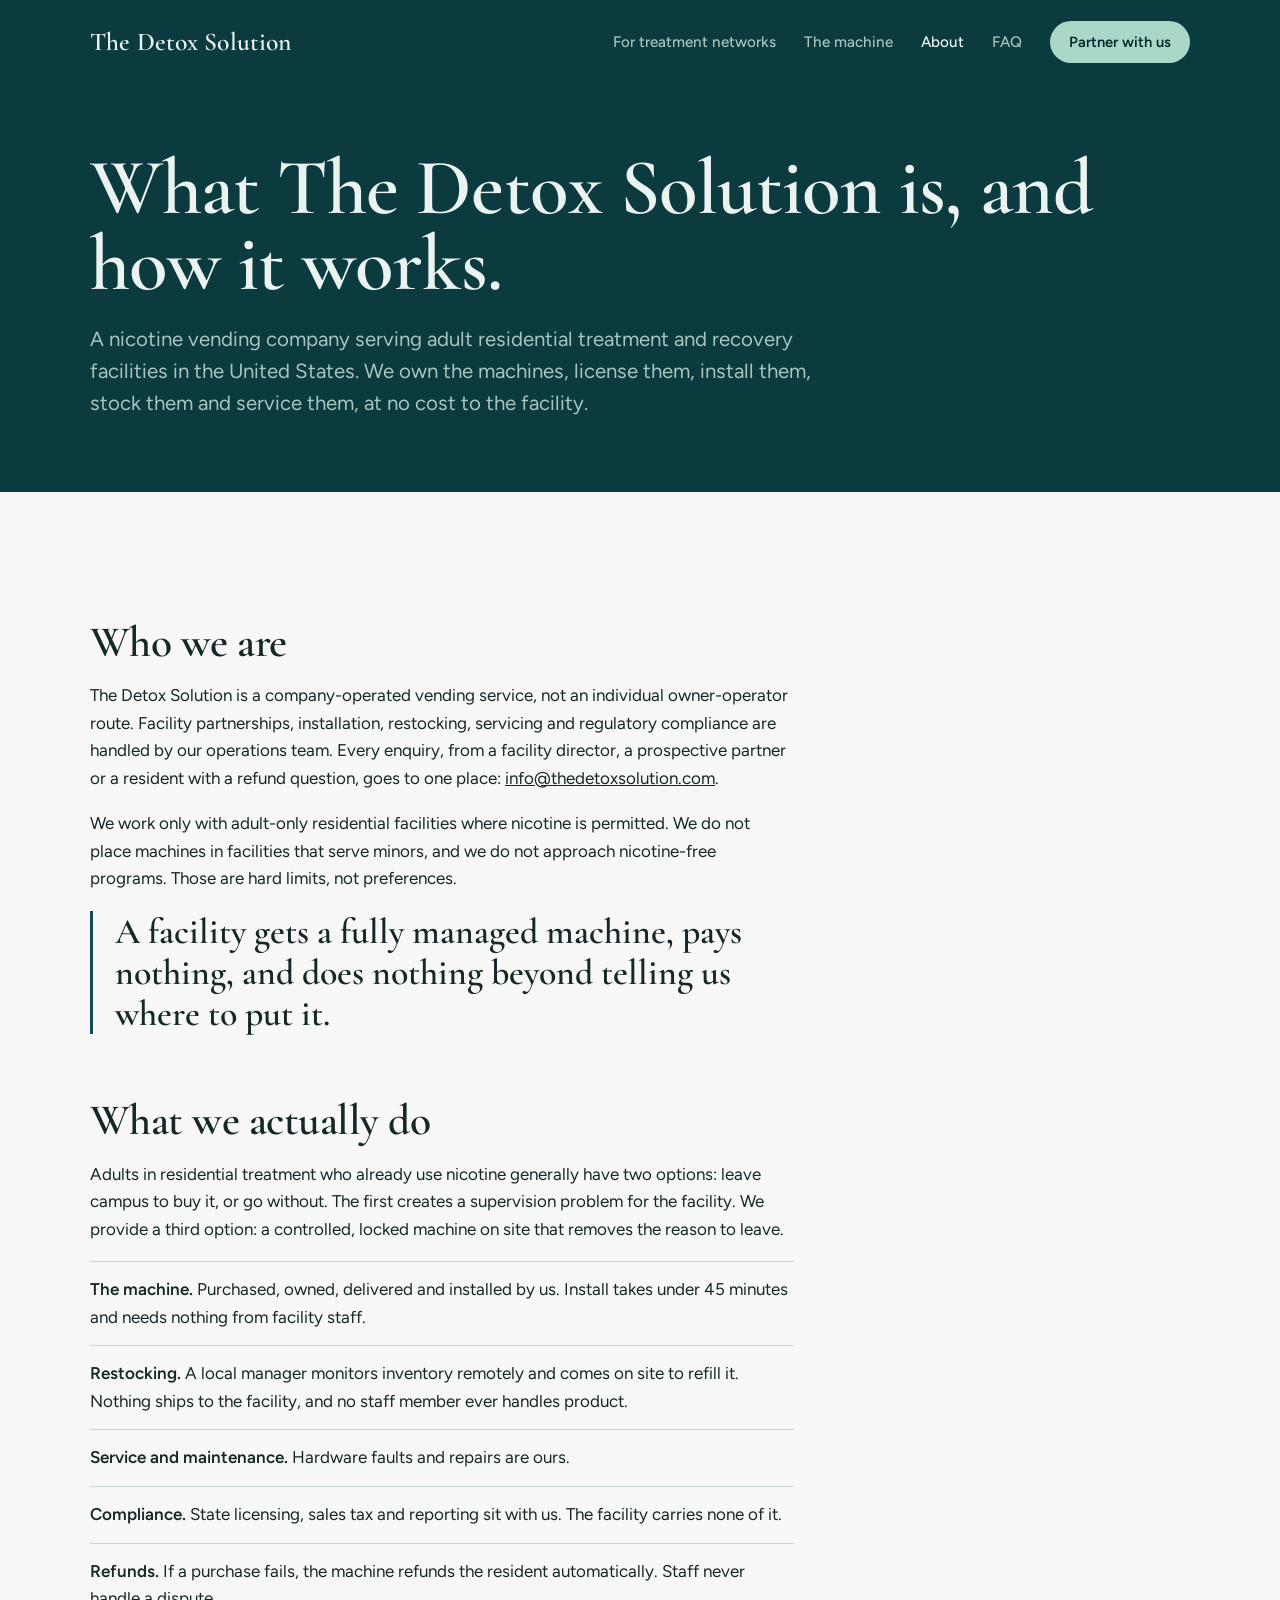
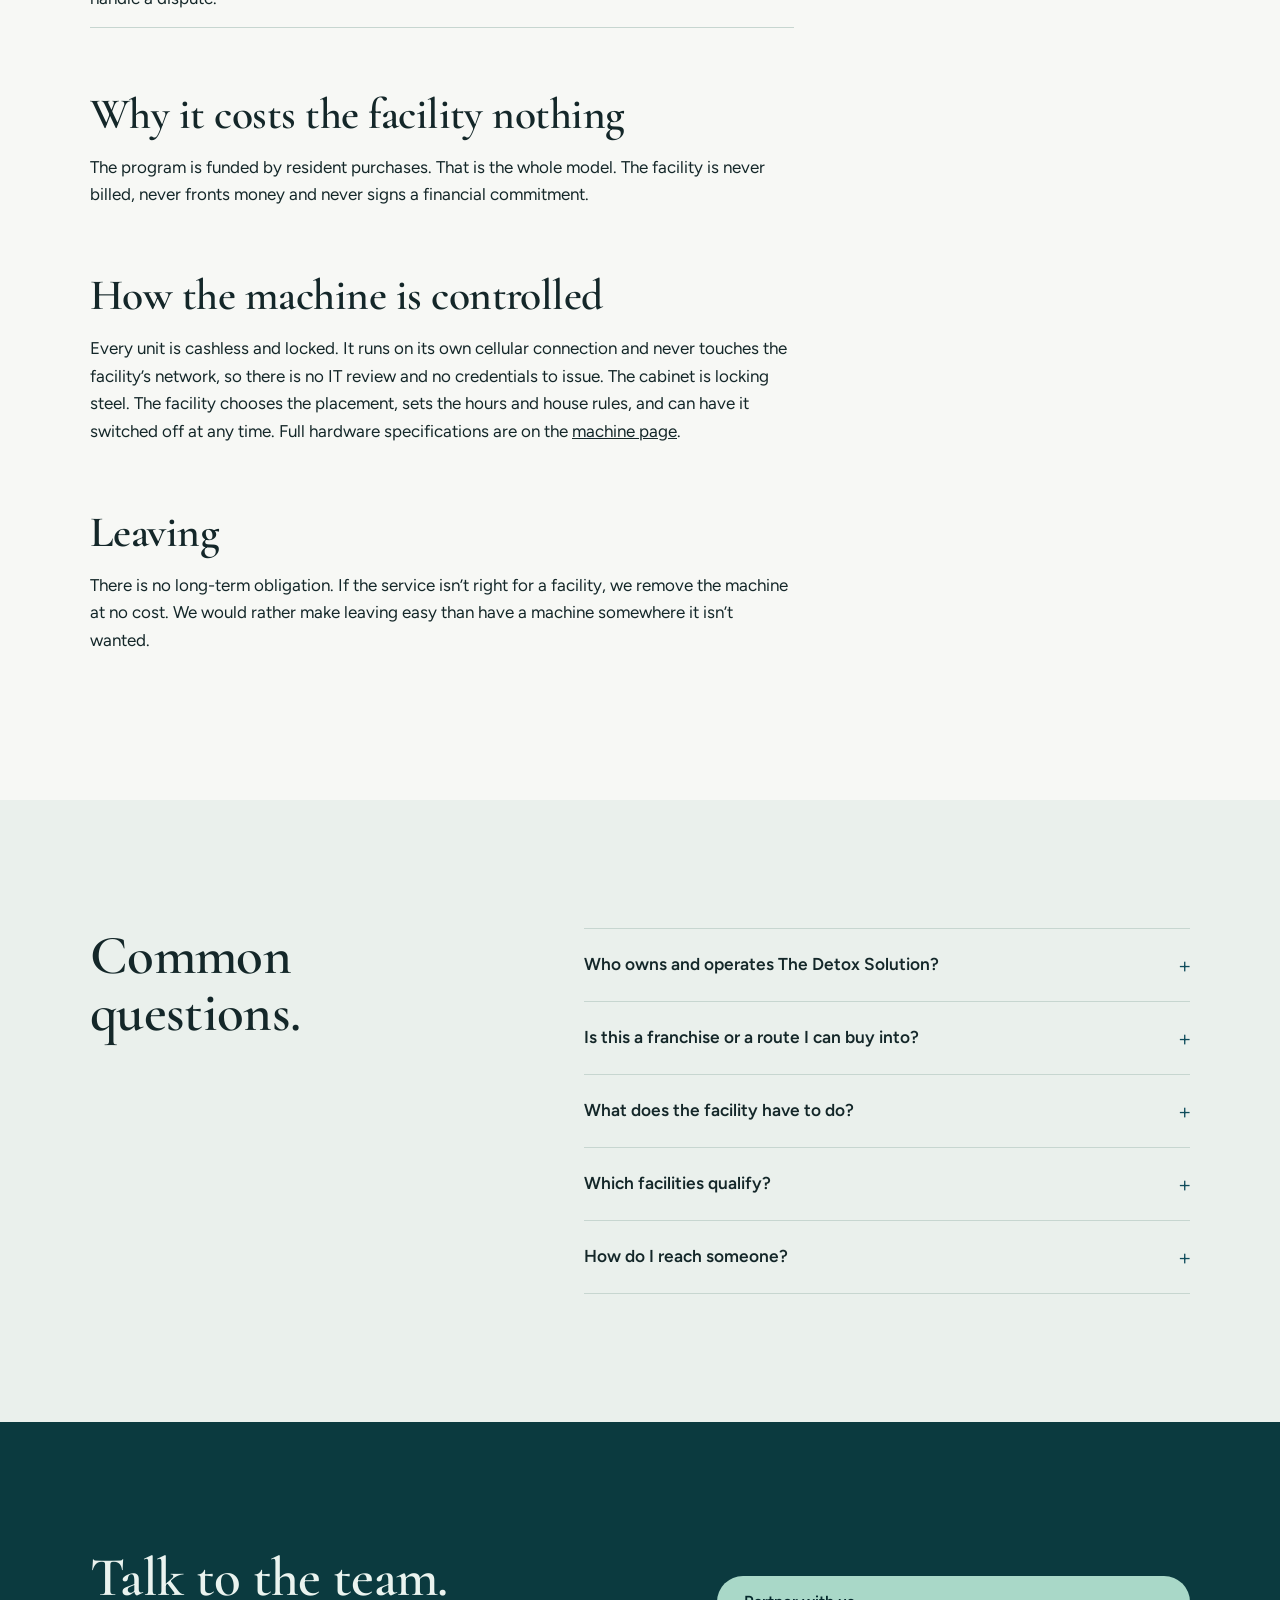
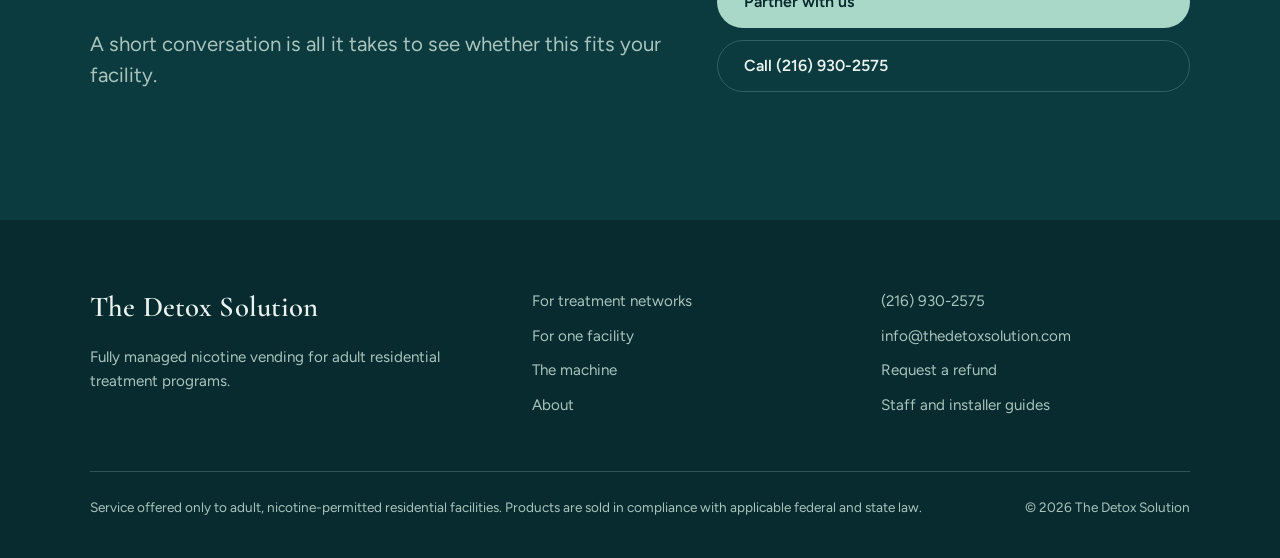
==== commit bb87fee8: "Redesign v2 (happy medium, Jacob 2026-11-15): closer to the original site - Hero buttons back to 'Pa" ====
--- a/about.html
+++ b/about.html
@@ -4,13 +4,13 @@
 <meta charset="utf-8">
 <meta name="viewport" content="width=device-width, initial-scale=1">
 <title>About The Detox Solution: who we are and how it works</title>
-<meta name="description" content="The Detox Solution is a nicotine vending company serving adult residential treatment and recovery facilities in the United States. We own, license, install, stock and service the machines at no cost to the facility, with no revenue share.">
+<meta name="description" content="The Detox Solution is a nicotine vending company serving adult residential treatment and recovery facilities in the United States. We own, license, install, stock and service the machines at no cost to the facility.">
 <link rel="canonical" href="https://thedetoxsolution.com/about.html">
 <meta name="theme-color" content="#0B3A3F">
 <meta property="og:type" content="website">
 <meta property="og:site_name" content="The Detox Solution">
 <meta property="og:title" content="About The Detox Solution">
-<meta property="og:description" content="A fully managed nicotine machine for adult residential treatment programs. The facility pays nothing, receives nothing and does nothing beyond choosing the spot.">
+<meta property="og:description" content="A fully managed nicotine machine for adult residential treatment programs. The facility pays nothing and does nothing beyond choosing the spot.">
 <meta property="og:url" content="https://thedetoxsolution.com/about.html">
 <meta property="og:image" content="https://thedetoxsolution.com/assets/og-home.jpg">
 <meta name="twitter:card" content="summary_large_image">
@@ -36,7 +36,7 @@
   "alternateName": "Detox Solution Vending",
   "url": "https://thedetoxsolution.com",
   "logo": "https://thedetoxsolution.com/favicon.svg",
-  "description": "The Detox Solution is a nicotine vending company serving adult residential treatment and recovery facilities in the United States. The company owns, installs, stocks, services and monitors the machines at no cost to the facility, with no revenue share.",
+  "description": "The Detox Solution is a nicotine vending company serving adult residential treatment and recovery facilities in the United States. The company owns, installs, stocks, services and monitors the machines at no cost to the facility.",
   "email": "info@thedetoxsolution.com",
   "telephone": "+1-216-930-2575",
   "areaServed": { "@type": "Country", "name": "United States" },
@@ -59,9 +59,9 @@
     {"@type": "Question", "name": "Who owns and operates The Detox Solution?",
      "acceptedAnswer": {"@type": "Answer", "text": "The Detox Solution is a company-operated nicotine vending service. Facility partnerships, installation, restocking, servicing and compliance are handled by the company's operations team. All enquiries go to info@thedetoxsolution.com."}},
     {"@type": "Question", "name": "What does The Detox Solution do?",
-     "acceptedAnswer": {"@type": "Answer", "text": "The Detox Solution places and fully manages nicotine vending machines inside adult residential treatment and recovery facilities. The company owns the machine, installs it, stocks it, services it and carries the licensing and compliance. The facility pays nothing and receives nothing."}},
+     "acceptedAnswer": {"@type": "Answer", "text": "The Detox Solution places and fully manages nicotine vending machines inside adult residential treatment and recovery facilities. The company owns the machine, installs it, stocks it, services it and carries the licensing and compliance. The facility pays nothing."}},
     {"@type": "Question", "name": "How much does it cost a facility?",
-     "acceptedAnswer": {"@type": "Answer", "text": "Nothing. There is no purchase, lease, fee or contract. There is also no revenue share. The facility receives no payment either, which keeps nicotine sales off the facility's books entirely."}},
+     "acceptedAnswer": {"@type": "Answer", "text": "Nothing. There is no purchase, lease, fee or contract."}},
     {"@type": "Question", "name": "Which facilities does The Detox Solution work with?",
      "acceptedAnswer": {"@type": "Answer", "text": "Adult-only residential treatment, detox, rehabilitation and behavioral health facilities where nicotine is permitted. The company does not place machines in facilities that serve minors or in nicotine-free programs."}}
   ]
@@ -79,15 +79,14 @@
       <a href="/machine.html">The machine</a>
       <a href="/about.html" aria-current="page">About</a>
       <a href="/#faq">FAQ</a>
-      <a class="btn btn-glass" href="https://calendly.com/jacob-thedetoxsolution/30-minute-discovery-call-with-the-detox-solution">Book 30 minutes</a>
+      <a class="btn btn-glass" href="/contact.html">Partner with us</a>
       <details class="menu">
         <summary>Menu</summary>
         <div class="menu-panel">
           <a href="/">Home</a>
           <a href="/networks.html">For treatment networks</a>
-          <a href="/contact.html">For one facility</a>
-          <a href="/machine.html">The machine</a>
-          <a href="https://calendly.com/jacob-thedetoxsolution/30-minute-discovery-call-with-the-detox-solution">Book 30 minutes</a>
+                    <a href="/machine.html">The machine</a>
+          <a href="/contact.html">Partner with us</a>
         </div>
       </details>
     </nav>
@@ -98,21 +97,17 @@
 <section class="page-head">
   <div class="wrap">
     <h1>What The Detox Solution is, and how it works.</h1>
-    <p class="lead">A nicotine vending company serving adult residential treatment and recovery facilities in the United States. We own the machines, license them, install them, stock them and service them, at no cost to the facility and with no revenue share in either direction.</p>
+    <p class="lead">A nicotine vending company serving adult residential treatment and recovery facilities in the United States. We own the machines, license them, install them, stock them and service them, at no cost to the facility.</p>
   </div>
 </section>
 
 <section class="band paper">
   <div class="wrap">
     <div class="prose">
-      <h2>Why we exist</h2>
-      <p>This is personal. Our team has been directly affected by addiction. We have watched people we love struggle, suffer and fight their way back, and we know how much the environment around recovery matters.</p>
-      <p>We built The Detox Solution because facilities doing the hard work of helping people recover deserve every resource available, and the people inside them deserve comfort, dignity and consistency. So we made it free to every facility we work with.</p>
-
       <h2>Who we are</h2>
       <p>The Detox Solution is a company-operated vending service, not an individual owner-operator route. Facility partnerships, installation, restocking, servicing and regulatory compliance are handled by our operations team. Every enquiry, from a facility director, a prospective partner or a resident with a refund question, goes to one place: <a href="mailto:info@thedetoxsolution.com">info@thedetoxsolution.com</a>.</p>
       <p>We work only with adult-only residential facilities where nicotine is permitted. We do not place machines in facilities that serve minors, and we do not approach nicotine-free programs. Those are hard limits, not preferences.</p>
-      <p class="short">A facility gets a fully managed machine, pays nothing, receives nothing, and does nothing beyond telling us where to put it.</p>
+      <p class="short">A facility gets a fully managed machine, pays nothing, and does nothing beyond telling us where to put it.</p>
 
       <h2>What we actually do</h2>
       <p>Adults in residential treatment who already use nicotine generally have two options: leave campus to buy it, or go without. The first creates a supervision problem for the facility. We provide a third option: a controlled, locked machine on site that removes the reason to leave.</p>
@@ -126,7 +121,6 @@
 
       <h2>Why it costs the facility nothing</h2>
       <p>The program is funded by resident purchases. That is the whole model. The facility is never billed, never fronts money and never signs a financial commitment.</p>
-      <p>It also never receives a payment from us, and that part is deliberate. A revenue share on nicotine sales would put a treatment facility in the position of profiting from resident nicotine use: a compliance and optics problem for them, and a line item their board would have to defend. Keeping money out of the relationship removes the question before anyone has to ask it.</p>
 
       <h2>How the machine is controlled</h2>
       <p>Every unit is cashless and locked. It runs on its own cellular connection and never touches the facility’s network, so there is no IT review and no credentials to issue. The cabinet is locking steel. The facility chooses the placement, sets the hours and house rules, and can have it switched off at any time. Full hardware specifications are on the <a href="/machine.html">machine page</a>.</p>
@@ -145,7 +139,7 @@
       <details><summary>Is this a franchise or a route I can buy into?</summary><p>No. We don’t sell routes, territories or franchises, and machines are not sold to third parties. We own and operate every machine we place.</p></details>
       <details><summary>What does the facility have to do?</summary><p>Choose where the machine goes. That is the entire ask. No restocking, no deliveries to accept, no keys, no paperwork and no staff training.</p></details>
       <details><summary>Which facilities qualify?</summary><p>Adult-only residential treatment, detox, rehabilitation and behavioral health facilities where nicotine is permitted. If a program is nicotine-free or serves minors, we are not a fit and we will say so on the first call.</p></details>
-      <details><summary>How do I reach someone?</summary><p>Email info@thedetoxsolution.com, call (216) 930-2575, or book 30 minutes directly.</p></details>
+      <details><summary>How do I reach someone?</summary><p>Email info@thedetoxsolution.com, call (216) 930-2575, or send us your details on the contact page.</p></details>
     </div>
   </div>
 </section>
@@ -157,8 +151,8 @@
       <p class="lead">A short conversation is all it takes to see whether this fits your facility.</p>
     </div>
     <div class="cta-actions">
-      <a class="btn btn-glass" href="https://calendly.com/jacob-thedetoxsolution/30-minute-discovery-call-with-the-detox-solution">Book 30 minutes</a>
-      <a class="btn btn-ghost" href="/contact.html">Send us your details</a>
+      <a class="btn btn-glass" href="/contact.html">Partner with us</a>
+      <a class="btn btn-ghost" href="tel:+12169302575">Call (216) 930-2575</a>
     </div>
   </div>
 </section>
--- a/assets/site.css
+++ b/assets/site.css
@@ -290,3 +290,43 @@
 .hero .kicker{color:var(--on-dark-muted)}
 .hero-net h1{max-width:13.2ch}
 .zero b,.stat b,.counter b,.sheet dd,.steps li::before,.states span{font-variant-numeric:lining-nums;font-feature-settings:"lnum" 1}
+
+/* happy-medium additions */
+.zeros-4{grid-template-columns:repeat(4,1fr)}
+.zeros-4 .zero{gap:14px}
+.zeros-4 .zero b{font-size:clamp(2.8rem,4.4vw,4rem)}
+.story{display:grid;grid-template-columns:minmax(0,.8fr) minmax(0,1.2fr);gap:clamp(40px,7vw,96px);align-items:start}
+.story-copy p+p{margin-top:18px;color:var(--muted);max-width:38em}
+.three{display:grid;grid-template-columns:repeat(3,1fr);margin-top:64px;border-top:1px solid var(--line)}
+.three div{padding:28px 32px 0 0}
+.three div+div{padding-left:32px;border-left:1px solid var(--line)}
+.three h3{font-family:var(--serif);font-size:clamp(1.6rem,2.4vw,2rem);font-weight:600;line-height:1.1;margin-bottom:10px}
+.three p{color:var(--muted)}
+.serve{list-style:none;margin:0;padding:0;display:grid;grid-template-columns:repeat(4,1fr);border-top:2px solid var(--ink)}
+.serve li{padding:26px 24px 0 0}
+.serve li+li{padding-left:24px;border-left:1px solid var(--line)}
+.serve p.display{font-size:clamp(1.5rem,2.2vw,1.9rem);line-height:1.1;margin-bottom:10px}
+.serve p+p{color:var(--muted)}
+.big50{display:flex;align-items:baseline;gap:18px;margin-top:28px}
+.big50 b{font-family:var(--serif);font-weight:600;font-size:clamp(5rem,10vw,8.5rem);line-height:.8;color:var(--glass);font-variant-numeric:lining-nums}
+.big50 span{font-size:1.15rem;color:var(--on-dark)}
+.zero b{font-variant-numeric:lining-nums}
+@media (max-width:1020px){
+  .zeros-4{grid-template-columns:1fr 1fr}
+  .zeros-4 .zero:nth-child(3){border-left:0;padding-left:0}
+  .zeros-4 .zero:nth-child(n+3){border-top:1px solid var(--line-dark)}
+  .story{grid-template-columns:1fr}
+  .serve{grid-template-columns:1fr 1fr}
+  .serve li:nth-child(3){border-left:0;padding-left:0}
+  .serve li{padding-bottom:26px}
+}
+@media (max-width:700px){
+  .zeros-4{grid-template-columns:1fr 1fr}
+  .zeros-4 .zero{flex-direction:column;gap:8px;padding:20px 0!important;border-left:0!important}
+  .zeros-4 .zero:nth-child(even){padding-left:16px!important}
+  .three,.serve{grid-template-columns:1fr}
+  .three div,.serve li{padding:22px 0!important;border-left:0!important}
+  .three div+div,.serve li+li{border-top:1px solid var(--line)}
+}
+.zeros-4 .zero{flex-direction:column;align-items:flex-start;gap:10px}
+.zeros-4 .zero span{max-width:14em}
